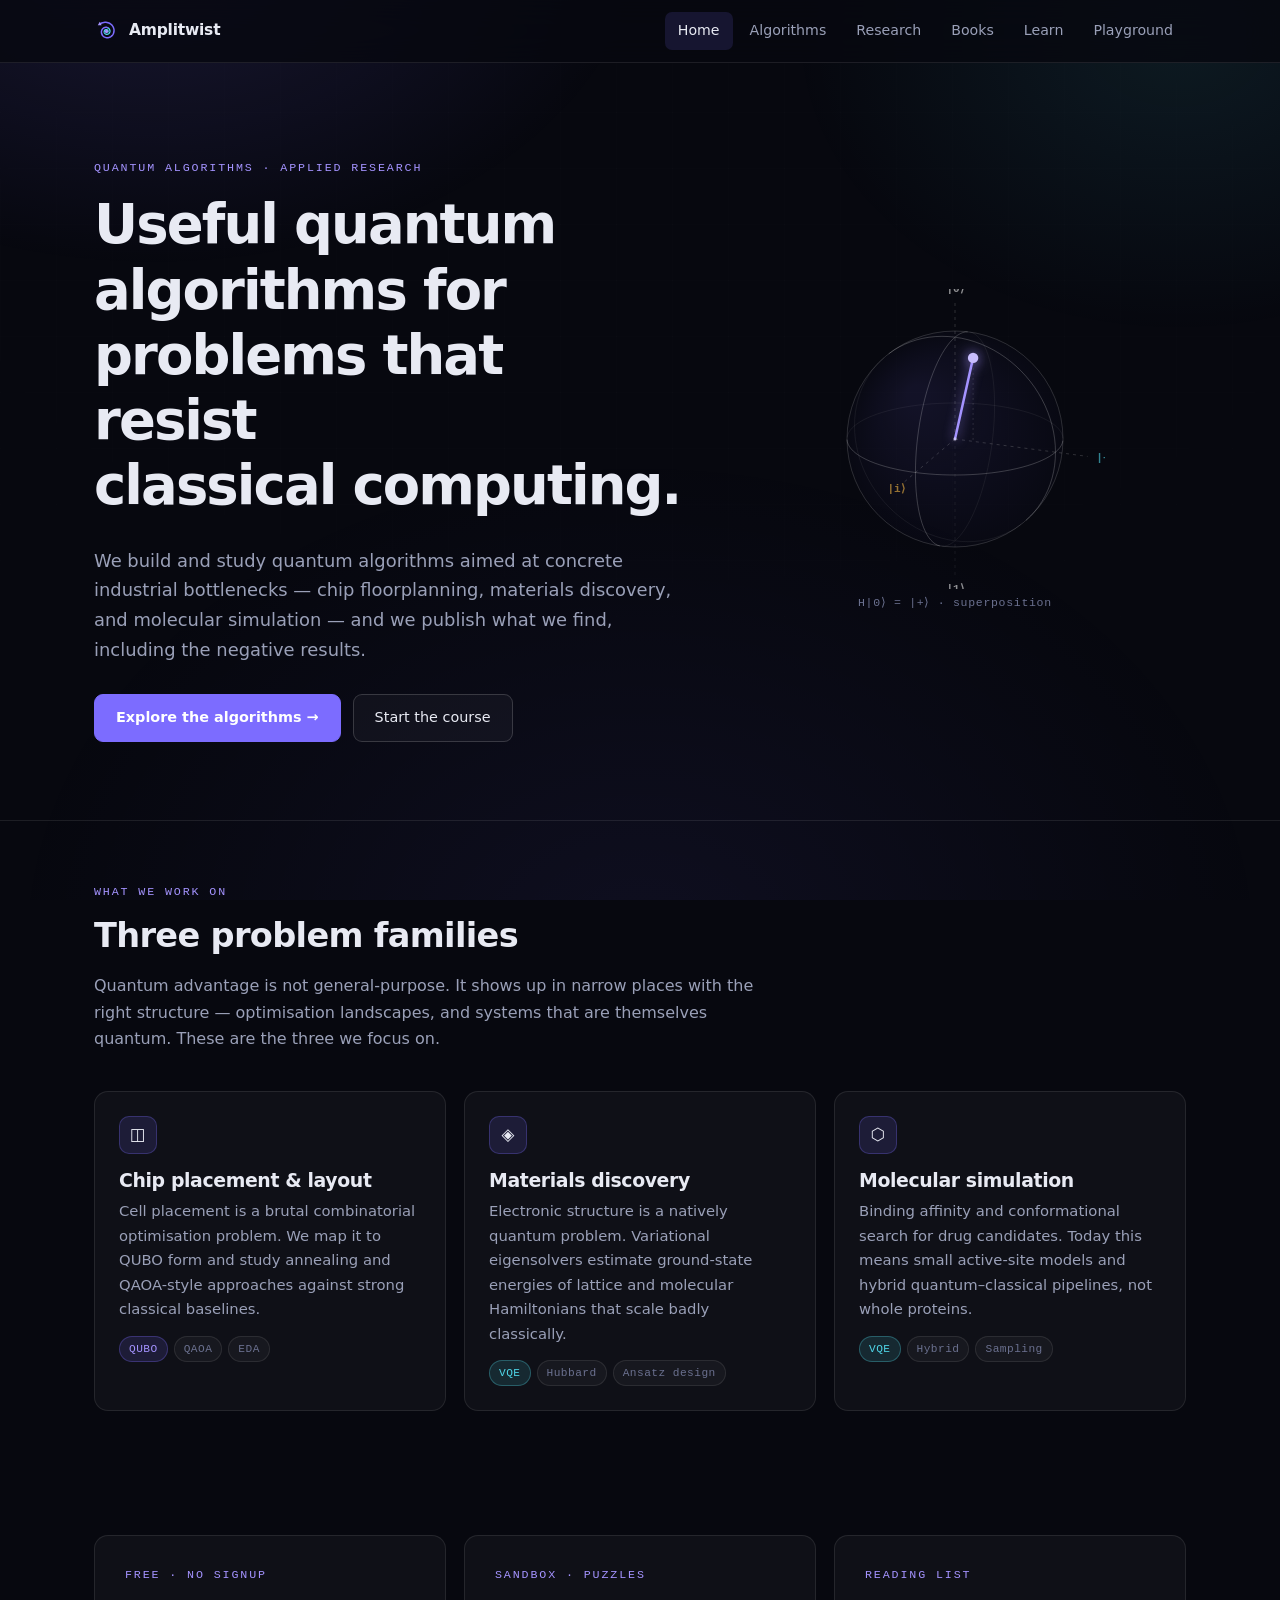
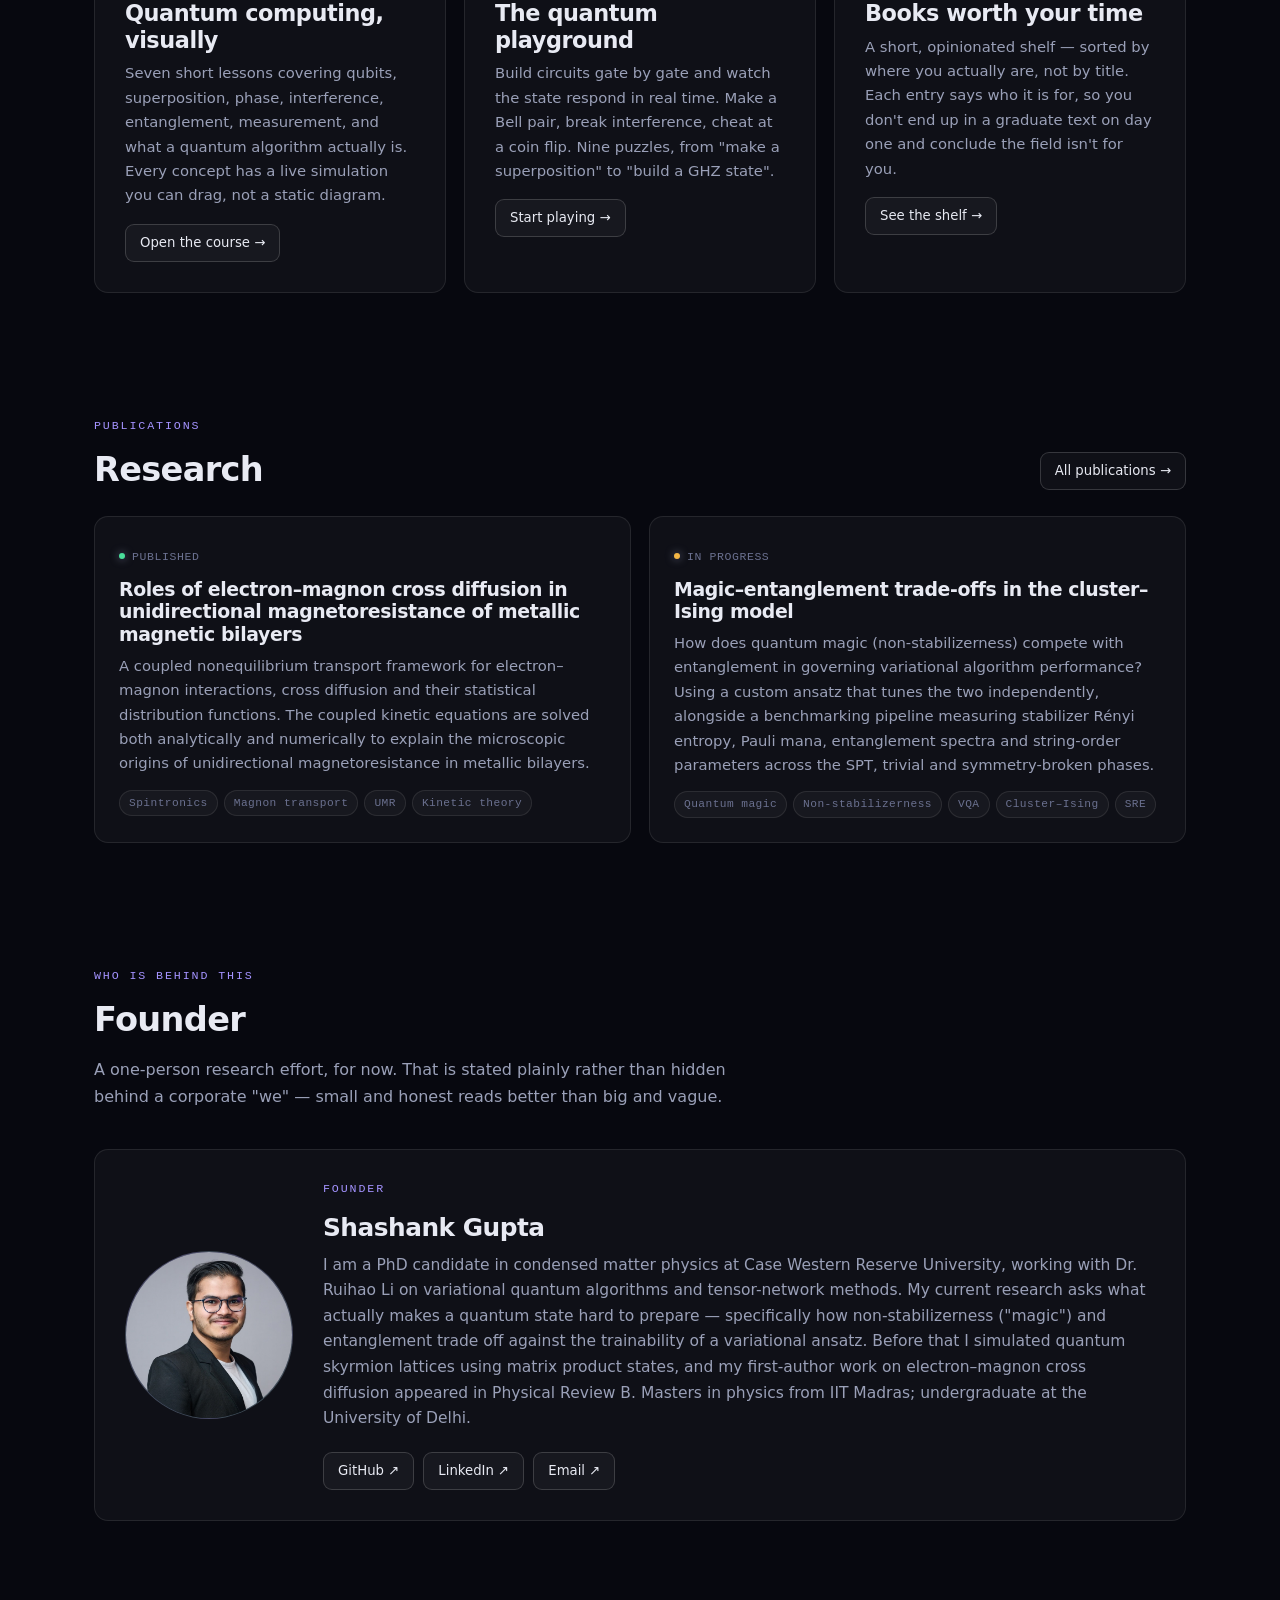
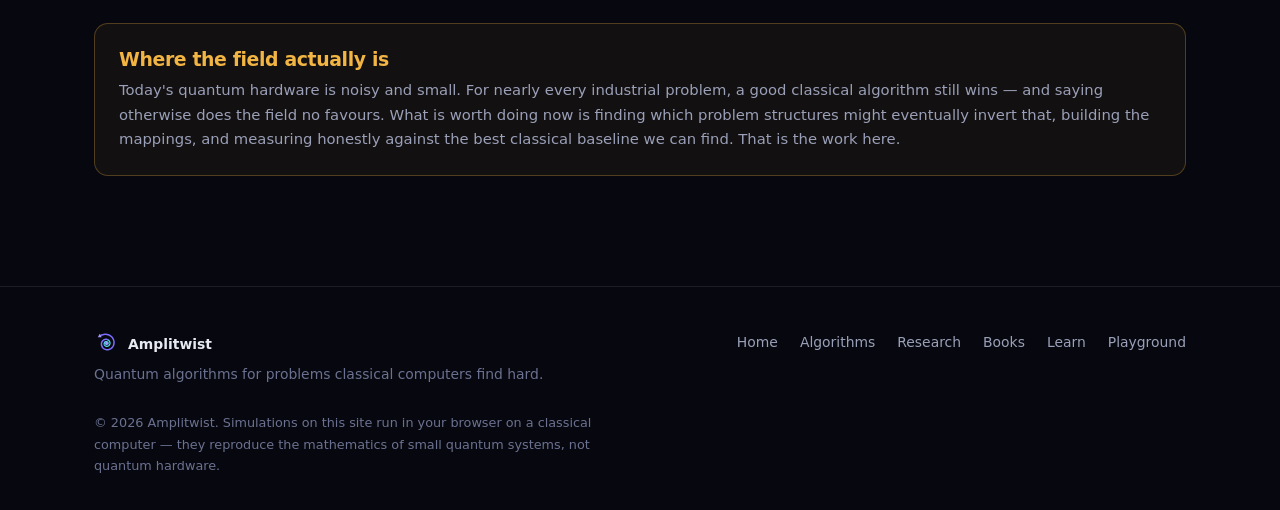
==== index.html @ aef75f51 "Amplitwist: quantum algorithms site Static site, no build step. Plain HTML/CSS/JS so it deploys by u" ====
<!doctype html>
<html lang="en">
<head>
<meta charset="utf-8">
<meta name="viewport" content="width=device-width, initial-scale=1">
<title>Home</title>
<meta name="description" content="Quantum algorithms for industrial problems — chip design, materials discovery, and molecular simulation. Plus an interactive course and a quantum playground.">
<link rel="canonical" href="https://amplitwist.com/">

<!-- Social preview. These must live in the HTML source: crawlers do not
     run JavaScript, so site.js cannot supply them. -->
<meta property="og:type" content="website">
<meta property="og:site_name" content="Amplitwist">
<meta property="og:title" content="Amplitwist">
<meta property="og:description" content="Quantum algorithms for problems classical computers find hard — chip placement, materials discovery and molecular simulation, plus a free visual course.">
<meta property="og:url" content="https://amplitwist.com/">
<meta property="og:image" content="https://amplitwist.com/assets/img/og.png">
<meta property="og:image:width" content="1200">
<meta property="og:image:height" content="630">
<meta name="twitter:card" content="summary_large_image">
<meta name="twitter:title" content="Amplitwist">
<meta name="twitter:description" content="Quantum algorithms for problems classical computers find hard — chip placement, materials discovery and molecular simulation, plus a free visual course.">
<meta name="twitter:image" content="https://amplitwist.com/assets/img/og.png">
<meta name="theme-color" content="#07080f">

<link rel="stylesheet" href="assets/css/site.css">
<link rel="stylesheet" href="assets/css/quantum.css">
</head>
<body>

<div data-nav></div>

<main>

  <!-- ============ HERO ============ -->
  <section class="hero">
    <div class="wrap">
      <div style="display:grid;grid-template-columns:1.25fr 1fr;gap:52px;align-items:center"
           class="hero-grid">
        <div>
          <span class="eyebrow">Quantum algorithms · Applied research</span>
          <h1>Useful quantum algorithms for<br>problems that resist classical&nbsp;computing.</h1>
          <p class="lede">
            We build and study quantum algorithms aimed at concrete industrial bottlenecks —
            chip floorplanning, materials discovery, and molecular simulation — and we publish
            what we find, including the negative results.
          </p>
          <div class="btn-row">
            <a class="btn btn-primary" href="algorithms.html">Explore the algorithms →</a>
            <a class="btn" href="learn.html">Start the course</a>
          </div>
        </div>

        <div>
          <canvas id="heroBloch" class="bloch-canvas" style="--bloch-size:300px"></canvas>
          <div class="viz-caption" id="heroCaption">|0⟩ &nbsp;·&nbsp; ground state</div>
        </div>
      </div>
    </div>
  </section>

  <hr class="rule">

  <!-- ============ WHAT WE DO ============ -->
  <section>
    <div class="wrap">
      <span class="eyebrow">What we work on</span>
      <h2>Three problem families</h2>
      <p class="section-sub">
        Quantum advantage is not general-purpose. It shows up in narrow places with the right
        structure — optimisation landscapes, and systems that are themselves quantum. These are
        the three we focus on.
      </p>

      <div class="grid grid-3">
        <a class="card card-link" href="algorithms.html#placement">
          <div class="card-icon">◫</div>
          <h3>Chip placement &amp; layout</h3>
          <p>
            Cell placement is a brutal combinatorial optimisation problem. We map it to QUBO form
            and study annealing and QAOA-style approaches against strong classical baselines.
          </p>
          <div class="tags"><span class="tag tag-accent">QUBO</span><span class="tag">QAOA</span><span class="tag">EDA</span></div>
        </a>

        <a class="card card-link" href="algorithms.html#materials">
          <div class="card-icon">◈</div>
          <h3>Materials discovery</h3>
          <p>
            Electronic structure is a natively quantum problem. Variational eigensolvers estimate
            ground-state energies of lattice and molecular Hamiltonians that scale badly classically.
          </p>
          <div class="tags"><span class="tag tag-cyan">VQE</span><span class="tag">Hubbard</span><span class="tag">Ansatz design</span></div>
        </a>

        <a class="card card-link" href="algorithms.html#drug">
          <div class="card-icon">⬡</div>
          <h3>Molecular simulation</h3>
          <p>
            Binding affinity and conformational search for drug candidates. Today this means small
            active-site models and hybrid quantum–classical pipelines, not whole proteins.
          </p>
          <div class="tags"><span class="tag tag-cyan">VQE</span><span class="tag">Hybrid</span><span class="tag">Sampling</span></div>
        </a>
      </div>
    </div>
  </section>

  <!-- ============ LEARN + PLAY ============ -->
  <section>
    <div class="wrap">
      <div class="grid grid-3">
        <a class="card card-link" href="learn.html" style="padding:30px">
          <span class="eyebrow">Free · No signup</span>
          <h3 style="font-size:1.4rem">Quantum computing, visually</h3>
          <p style="margin-bottom:16px">
            Seven short lessons covering qubits, superposition, phase, interference, entanglement,
            measurement, and what a quantum algorithm actually is. Every concept has a live
            simulation you can drag, not a static diagram.
          </p>
          <span class="btn btn-sm">Open the course →</span>
        </a>

        <a class="card card-link" href="playground.html" style="padding:30px">
          <span class="eyebrow">Sandbox · Puzzles</span>
          <h3 style="font-size:1.4rem">The quantum playground</h3>
          <p style="margin-bottom:16px">
            Build circuits gate by gate and watch the state respond in real time. Make a Bell pair,
            break interference, cheat at a coin flip. Nine puzzles, from "make a superposition"
            to "build a GHZ state".
          </p>
          <span class="btn btn-sm">Start playing →</span>
        </a>

        <a class="card card-link" href="books.html" style="padding:30px">
          <span class="eyebrow">Reading list</span>
          <h3 style="font-size:1.4rem">Books worth your time</h3>
          <p style="margin-bottom:16px">
            A short, opinionated shelf — sorted by where you actually are, not by title. Each
            entry says who it is for, so you don't end up in a graduate text on day one and
            conclude the field isn't for you.
          </p>
          <span class="btn btn-sm">See the shelf →</span>
        </a>
      </div>
    </div>
  </section>

  <!-- ============ RESEARCH STRIP ============ -->
  <section>
    <div class="wrap">
      <div style="display:flex;justify-content:space-between;align-items:flex-end;gap:20px;flex-wrap:wrap;margin-bottom:26px">
        <div>
          <span class="eyebrow">Publications</span>
          <h2 class="mb-0">Research</h2>
        </div>
        <a class="btn btn-sm" href="research.html">All publications →</a>
      </div>
      <div class="grid grid-2" id="homePapers"></div>
    </div>
  </section>

  <!-- ============ FOUNDER ============ -->
  <section>
    <div class="wrap">
      <span class="eyebrow">Who is behind this</span>
      <h2>Founder</h2>
      <p class="section-sub">
        A one-person research effort, for now. That is stated plainly rather than hidden behind
        a corporate "we" — small and honest reads better than big and vague.
      </p>
      <div data-founder></div>
    </div>
  </section>

  <!-- ============ HONEST NOTE ============ -->
  <section class="section-tight">
    <div class="wrap">
      <div class="card" style="border-color:rgba(242,181,68,0.28);background:rgba(242,181,68,0.05)">
        <h3 style="color:var(--amber)">Where the field actually is</h3>
        <p style="margin-bottom:0">
          Today's quantum hardware is noisy and small. For nearly every industrial problem, a good
          classical algorithm still wins — and saying otherwise does the field no favours. What is
          worth doing now is finding which problem structures might eventually invert that, building
          the mappings, and measuring honestly against the best classical baseline we can find.
          That is the work here.
        </p>
      </div>
    </div>
  </section>

</main>

<div data-footer></div>

<script src="assets/js/qsim.js"></script>
<script src="assets/js/viz.js"></script>
<script src="assets/js/papers.js"></script>
<script src="assets/js/site.js"></script>
<script>
/* Hero: a real qubit walked through a short tour of notable states.
   Every frame is read out of the simulator, not keyframed. */
(function () {
  var canvas = document.getElementById('heroBloch');
  if (!canvas) return;

  /* No trail here. The hero jumps between distant states, and the eased
     interpolation cuts straight through the sphere's interior — so a trail
     draws chords across the middle rather than an arc on the surface.
     Lesson 3 keeps its trail because dragging the phase slider moves the
     vector continuously along the equator, where the trail is accurate. */
  var sphere = new Viz.BlochSphere(canvas);
  var caption = document.getElementById('heroCaption');

  var tour = [
    { label: '|0⟩  ·  ground state',            build: function (s) {} },
    { label: 'H|0⟩ = |+⟩  ·  superposition',    build: function (s) { s.apply1(QSim.G.H, 0); } },
    { label: 'S H|0⟩ = |i⟩  ·  phase applied',  build: function (s) { s.apply1(QSim.G.H, 0); s.apply1(QSim.G.S, 0); } },
    { label: 'X|0⟩ = |1⟩  ·  excited state',    build: function (s) { s.apply1(QSim.G.X, 0); } },
    { label: 'RY(2π/3)|0⟩  ·  partial rotation', build: function (s) { s.apply1(QSim.RY(2.094), 0); } },
    { label: 'H|1⟩ = |−⟩  ·  negative phase',   build: function (s) { s.apply1(QSim.G.X, 0); s.apply1(QSim.G.H, 0); } }
  ];

  var i = 0;
  function step() {
    var stop = tour[i];
    var s = new QSim.State(1);
    stop.build(s);
    sphere.set(s.bloch(0));
    if (caption) caption.textContent = stop.label;
    i = (i + 1) % tour.length;
  }
  step();
  setInterval(step, 2900);

  // slow idle rotation, so it reads as 3D before anyone touches it
  setInterval(function () { if (!sphere._drag) sphere.az += 0.0035; }, 30);
})();

/* Pull the two most recent papers onto the home page. */
(function () {
  var host = document.getElementById('homePapers');
  if (!host || typeof PAPERS === 'undefined') return;
  host.innerHTML = PAPERS.slice(0, 2).map(function (p) {
    return '' +
      '<a class="card card-link" href="' + p.url + '" target="_blank" rel="noopener">' +
        '<span class="status status-' + p.statusClass + '">' + p.status + '</span>' +
        '<h3 style="margin-top:10px">' + p.title + '</h3>' +
        '<p>' + p.summary + '</p>' +
        '<div class="tags">' + p.tags.map(function (t) {
          return '<span class="tag">' + t + '</span>';
        }).join('') + '</div>' +
      '</a>';
  }).join('');
})();
</script>

<style>
.hero-grid > * { min-width: 0; }
@media (max-width: 880px) {
  .hero-grid { grid-template-columns: 1fr !important; gap: 34px !important; }
  .hero { padding: 58px 0 50px; }
}
</style>

</body>
</html>
---- assets/css/site.css ----
/* ============================================================
   Core design system.
   Colors, type scale, and spacing all live here as tokens —
   change a token, the whole site follows.
   ============================================================ */

:root {
  --bg:            #07080f;
  --bg-raised:     #0d0f1a;
  --bg-card:       #11142200;
  --surface:       rgba(255,255,255,0.035);
  --surface-hover: rgba(255,255,255,0.06);
  --border:        rgba(255,255,255,0.09);
  --border-bright: rgba(255,255,255,0.16);

  --text:          #e8eaf3;
  --text-muted:    #9aa0b8;
  --text-dim:      #6b7190;

  --accent:        #7c6cff;
  --accent-bright: #a493ff;
  --accent-dim:    rgba(124,108,255,0.14);
  --cyan:          #4fd6e8;
  --cyan-dim:      rgba(79,214,232,0.13);
  --amber:         #f2b544;
  --rose:          #f2648c;
  --green:         #4ade9a;

  --mono: ui-monospace, "SF Mono", "JetBrains Mono", Menlo, monospace;
  --sans: -apple-system, BlinkMacSystemFont, "Inter", "Segoe UI", system-ui, sans-serif;

  --maxw: 1140px;
  --radius: 14px;
  --radius-sm: 9px;
}

* { box-sizing: border-box; }

html { scroll-behavior: smooth; }

body {
  margin: 0;
  background: var(--bg);
  color: var(--text);
  font-family: var(--sans);
  font-size: 16px;
  line-height: 1.65;
  -webkit-font-smoothing: antialiased;
  overflow-x: hidden;
}

/* Ambient background glow — pure CSS, no images */
body::before {
  content: "";
  position: fixed;
  inset: 0;
  pointer-events: none;
  z-index: 0;
  background:
    radial-gradient(760px 520px at 12% -8%,  rgba(124,108,255,0.16), transparent 65%),
    radial-gradient(620px 480px at 92% 4%,   rgba(79,214,232,0.09),  transparent 62%),
    radial-gradient(900px 700px at 50% 105%, rgba(124,108,255,0.07), transparent 70%);
}

/* Faint coordinate grid, sits under content */
body::after {
  content: "";
  position: fixed;
  inset: 0;
  pointer-events: none;
  z-index: 0;
  opacity: 0.5;
  background-image:
    linear-gradient(rgba(255,255,255,0.021) 1px, transparent 1px),
    linear-gradient(90deg, rgba(255,255,255,0.021) 1px, transparent 1px);
  background-size: 56px 56px;
  mask-image: radial-gradient(ellipse 90% 60% at 50% 30%, #000 40%, transparent 100%);
  -webkit-mask-image: radial-gradient(ellipse 90% 60% at 50% 30%, #000 40%, transparent 100%);
}

main, header, footer { position: relative; z-index: 1; }

.wrap { max-width: var(--maxw); margin: 0 auto; padding: 0 24px; }
.wrap-narrow { max-width: 800px; margin: 0 auto; padding: 0 24px; }

/* ---------- Typography ---------- */

h1, h2, h3, h4 { line-height: 1.2; letter-spacing: -0.02em; margin: 0 0 0.5em; font-weight: 600; }
h1 { font-size: clamp(2.1rem, 5vw, 3.4rem); letter-spacing: -0.035em; }
h2 { font-size: clamp(1.55rem, 3vw, 2.1rem); }
h3 { font-size: 1.18rem; }
p  { margin: 0 0 1.1em; color: var(--text-muted); }
a  { color: var(--accent-bright); text-decoration: none; }
a:hover { text-decoration: underline; }
code {
  font-family: var(--mono);
  font-size: 0.88em;
  background: var(--surface);
  border: 1px solid var(--border);
  padding: 0.12em 0.42em;
  border-radius: 5px;
  color: var(--cyan);
}

.eyebrow {
  font-family: var(--mono);
  font-size: 0.73rem;
  letter-spacing: 0.16em;
  text-transform: uppercase;
  color: var(--accent-bright);
  margin-bottom: 14px;
  display: block;
}
.lede { font-size: 1.12rem; color: var(--text-muted); max-width: 68ch; }
.section-sub { color: var(--text-muted); max-width: 66ch; margin-bottom: 2.4rem; }

/* ---------- Nav ---------- */

.nav {
  position: sticky; top: 0; z-index: 100;
  backdrop-filter: blur(18px);
  -webkit-backdrop-filter: blur(18px);
  background: rgba(7,8,15,0.8);
  border-bottom: 1px solid var(--border);
}
.nav-inner {
  max-width: var(--maxw); margin: 0 auto; padding: 0 24px;
  height: 62px; display: flex; align-items: center; gap: 30px;
}
.brand {
  display: flex; align-items: center; gap: 10px;
  font-weight: 600; color: var(--text); font-size: 0.97rem;
  letter-spacing: -0.015em; text-decoration: none; flex-shrink: 0;
}
.brand:hover { text-decoration: none; }
.brand-mark { width: 25px; height: 25px; flex-shrink: 0; }
.nav-links { display: flex; gap: 4px; margin-left: auto; align-items: center; }
.nav-links a {
  color: var(--text-muted); font-size: 0.885rem; padding: 7px 13px;
  border-radius: 7px; transition: color .15s, background .15s;
}
.nav-links a:hover { color: var(--text); background: var(--surface); text-decoration: none; }
.nav-links a.active { color: var(--text); background: var(--accent-dim); }

.nav-toggle {
  display: none; margin-left: auto; background: none; border: 1px solid var(--border);
  color: var(--text); border-radius: 8px; padding: 6px 10px; cursor: pointer; font-size: 1rem;
}

@media (max-width: 800px) {
  .nav-toggle { display: block; }
  .nav-links {
    display: none; position: absolute; top: 62px; left: 0; right: 0;
    flex-direction: column; gap: 2px; padding: 12px 18px 18px;
    background: rgba(9,10,20,0.98); border-bottom: 1px solid var(--border);
    backdrop-filter: blur(18px); -webkit-backdrop-filter: blur(18px);
  }
  .nav-links.open { display: flex; }
  .nav-links a { padding: 11px 13px; }
}

/* ---------- Layout blocks ---------- */

.hero { padding: 96px 0 78px; }
section { padding: 62px 0; }
.section-tight { padding: 40px 0; }
hr.rule { border: 0; border-top: 1px solid var(--border); margin: 0; }

/* Grid and flex children default to min-width:auto, meaning they refuse to
   shrink below their own content. That silently defeats every inner
   overflow-x:auto scroller (circuit diagram, code readouts) and pushes the
   whole page sideways on narrow screens. Opting out is the fix. */
.grid > *, .lab-split > *, .footer-inner > * { min-width: 0; }

.grid { display: grid; gap: 18px; }
.grid-2 { grid-template-columns: repeat(auto-fit, minmax(300px, 1fr)); }
.grid-3 { grid-template-columns: repeat(auto-fit, minmax(268px, 1fr)); }

/* ---------- Cards ---------- */

.card {
  background: var(--surface);
  border: 1px solid var(--border);
  border-radius: var(--radius);
  padding: 24px;
  transition: border-color .18s, background .18s, transform .18s;
}
.card:hover { border-color: var(--border-bright); background: var(--surface-hover); }
.card h3 { margin-bottom: 8px; }
.card p  { font-size: 0.925rem; margin-bottom: 0; }
.card-link { display: block; color: inherit; }
.card-link:hover { text-decoration: none; transform: translateY(-2px); }

.card-icon {
  width: 38px; height: 38px; border-radius: 10px;
  background: var(--accent-dim); border: 1px solid rgba(124,108,255,0.28);
  display: grid; place-items: center; margin-bottom: 15px;
  font-size: 1.05rem;
}

/* ---------- Tags / badges ---------- */

.tags { display: flex; flex-wrap: wrap; gap: 6px; margin-top: 14px; }
.tag {
  font-family: var(--mono); font-size: 0.7rem; letter-spacing: 0.04em;
  padding: 3px 9px; border-radius: 20px;
  background: var(--surface); border: 1px solid var(--border);
  color: var(--text-dim);
}
.tag-accent { background: var(--accent-dim); border-color: rgba(124,108,255,0.3); color: var(--accent-bright); }
.tag-cyan   { background: var(--cyan-dim);  border-color: rgba(79,214,232,0.3);  color: var(--cyan); }

.status {
  display: inline-flex; align-items: center; gap: 7px;
  font-family: var(--mono); font-size: 0.72rem; letter-spacing: 0.05em;
  color: var(--text-dim); text-transform: uppercase;
}
.status::before {
  content: ""; width: 6px; height: 6px; border-radius: 50%;
  background: var(--amber); box-shadow: 0 0 9px currentColor;
}
.status-live::before   { background: var(--green); }
.status-research::before { background: var(--cyan); }

/* ---------- Buttons ---------- */

.btn {
  display: inline-flex; align-items: center; gap: 8px;
  padding: 11px 21px; border-radius: 9px;
  font-size: 0.9rem; font-weight: 500; cursor: pointer;
  border: 1px solid var(--border-bright);
  background: var(--surface); color: var(--text);
  transition: background .15s, border-color .15s, transform .1s;
  font-family: inherit;
}
.btn:hover { background: var(--surface-hover); border-color: var(--accent); text-decoration: none; }
.btn:active { transform: translateY(1px); }
.btn-primary {
  background: var(--accent); border-color: var(--accent); color: #fff; font-weight: 550;
}
.btn-primary:hover { background: var(--accent-bright); border-color: var(--accent-bright); }
.btn-sm { padding: 7px 14px; font-size: 0.83rem; }
.btn-row { display: flex; gap: 12px; flex-wrap: wrap; margin-top: 30px; }

/* ---------- Footer ---------- */

footer {
  border-top: 1px solid var(--border);
  margin-top: 70px; padding: 44px 0 34px;
  color: var(--text-dim); font-size: 0.87rem;
}
.footer-inner { display: flex; flex-wrap: wrap; gap: 30px; justify-content: space-between; }
.footer-links { display: flex; gap: 22px; flex-wrap: wrap; }
.footer-links a { color: var(--text-muted); }
.footer-note { margin-top: 26px; font-size: 0.8rem; color: var(--text-dim); max-width: 62ch; }

/* ---------- Utility ---------- */

.mono { font-family: var(--mono); }
.muted { color: var(--text-muted); }
.dim { color: var(--text-dim); }
.center { text-align: center; }
.mt-0 { margin-top: 0; } .mb-0 { margin-bottom: 0; }

/* ---------- Founder card ---------- */

.founder {
  display: grid;
  grid-template-columns: 168px 1fr;
  gap: 30px;
  align-items: center;
  background: var(--surface);
  border: 1px solid var(--border);
  border-radius: var(--radius);
  padding: 30px;
}
.founder > * { min-width: 0; }

.founder-photo {
  position: relative;
  width: 168px;
  height: 168px;
  border-radius: 50%;
  overflow: hidden;
  flex-shrink: 0;
  border: 1px solid var(--border-bright);
  background: linear-gradient(145deg, rgba(124,108,255,0.22), rgba(79,214,232,0.12));
  display: grid;
  place-items: center;
}
.founder-photo img {
  width: 100%; height: 100%;
  object-fit: cover;
  display: block;
  position: relative;
  z-index: 1;
}
/* The monogram sits underneath and only becomes visible when the
   <img> removes itself on error — so a missing headshot degrades to
   initials rather than a broken-image icon. */
.founder-monogram {
  position: absolute;
  font-family: var(--mono);
  font-size: 2.6rem;
  font-weight: 600;
  letter-spacing: 0.04em;
  color: var(--accent-bright);
  z-index: 0;
}
.founder-photo.is-fallback { border-style: dashed; }

.founder-name { font-size: 1.55rem; margin-bottom: 10px; }
.founder-body p { font-size: 0.97rem; margin-bottom: 0; }
.founder-links { display: flex; gap: 9px; flex-wrap: wrap; margin-top: 20px; }

@media (max-width: 620px) {
  .founder { grid-template-columns: 1fr; gap: 22px; text-align: center; padding: 26px; }
  .founder-photo { margin: 0 auto; width: 132px; height: 132px; }
  .founder-monogram { font-size: 2.1rem; }
  .founder-links { justify-content: center; }
}
---- assets/css/quantum.css ----
/* ============================================================
   quantum.css — interactive lab components.
   Loaded only by learn.html and playground.html.
   ============================================================ */

.lab {
  background: linear-gradient(180deg, rgba(255,255,255,0.045), rgba(255,255,255,0.015));
  border: 1px solid var(--border);
  border-radius: var(--radius);
  overflow: hidden;
  margin: 26px 0;
}
.lab-head {
  display: flex; align-items: center; gap: 12px; flex-wrap: wrap;
  padding: 13px 20px;
  border-bottom: 1px solid var(--border);
  background: rgba(0,0,0,0.24);
}
.lab-title {
  font-family: var(--mono); font-size: 0.76rem; letter-spacing: 0.12em;
  text-transform: uppercase; color: var(--text-muted);
}
.lab-body { padding: 22px; }
.lab-foot {
  padding: 14px 20px; border-top: 1px solid var(--border);
  background: rgba(0,0,0,0.18); font-size: 0.87rem; color: var(--text-muted);
}

/* two-column lab layout: visual + controls */
.lab-split { display: grid; grid-template-columns: 1fr 1fr; gap: 24px; align-items: start; }
@media (max-width: 760px) { .lab-split { grid-template-columns: 1fr; } }

/* Square by construction: --bloch-size caps the WIDTH, and aspect-ratio
   derives the height from it. Capping height instead left the canvas wide
   and short, which drew a small sphere marooned in empty space. */
.bloch-canvas {
  width: 100%;
  max-width: var(--bloch-size, 330px);
  aspect-ratio: 1 / 1;
  display: block;
  margin: 0 auto;
  touch-action: none;
}
.bars-canvas  { width: 100%; height: 190px; display: block; }

.viz-caption {
  text-align: center; font-family: var(--mono); font-size: 0.72rem;
  color: var(--text-dim); letter-spacing: 0.06em; margin-top: 4px;
}

/* ---------- Gate buttons ---------- */

.gate-row { display: flex; flex-wrap: wrap; gap: 7px; margin: 4px 0 14px; }
.gate-label {
  font-family: var(--mono); font-size: 0.7rem; letter-spacing: 0.1em;
  text-transform: uppercase; color: var(--text-dim);
  width: 100%; margin-bottom: 2px;
}
.gate {
  font-family: var(--mono); font-size: 0.87rem; font-weight: 600;
  min-width: 40px; padding: 8px 12px;
  background: var(--surface); border: 1px solid var(--border-bright);
  color: var(--text); border-radius: 8px; cursor: pointer;
  transition: background .13s, border-color .13s, transform .08s, box-shadow .13s;
}
.gate:hover { background: var(--accent-dim); border-color: var(--accent); }
.gate:active { transform: scale(0.94); }
.gate.g-h { border-color: rgba(79,214,232,0.45); color: var(--cyan); }
.gate.g-h:hover { background: var(--cyan-dim); }
.gate.g-cnot { border-color: rgba(242,181,68,0.45); color: var(--amber); }
.gate.g-cnot:hover { background: rgba(242,181,68,0.14); }
.gate.g-measure { border-color: rgba(242,100,140,0.5); color: var(--rose); }
.gate.g-measure:hover { background: rgba(242,100,140,0.14); }
.gate:disabled { opacity: 0.32; cursor: not-allowed; }
.gate:disabled:hover { background: var(--surface); border-color: var(--border-bright); }

/* ---------- Sliders ---------- */

.slider-row { margin: 14px 0; }
.slider-row label {
  display: flex; justify-content: space-between; align-items: baseline;
  font-family: var(--mono); font-size: 0.76rem; color: var(--text-muted);
  margin-bottom: 7px;
}
.slider-row label b { color: var(--cyan); font-weight: 600; }
input[type=range] {
  width: 100%; -webkit-appearance: none; appearance: none;
  height: 4px; border-radius: 3px; background: rgba(255,255,255,0.14); outline: none;
}
input[type=range]::-webkit-slider-thumb {
  -webkit-appearance: none; appearance: none;
  width: 16px; height: 16px; border-radius: 50%;
  background: var(--accent-bright); cursor: pointer;
  box-shadow: 0 0 10px rgba(164,147,255,0.6);
}
input[type=range]::-moz-range-thumb {
  width: 16px; height: 16px; border-radius: 50%; border: none;
  background: var(--accent-bright); cursor: pointer;
}

/* ---------- Readouts ---------- */

.readout {
  font-family: var(--mono); font-size: 0.8rem;
  background: rgba(0,0,0,0.32); border: 1px solid var(--border);
  border-radius: var(--radius-sm); padding: 13px 15px;
  line-height: 1.85; color: var(--text-muted);
  overflow-x: auto; white-space: pre;
}
.readout .k { color: var(--cyan); }
.readout .v { color: var(--text); }
.readout .z { color: var(--text-dim); }

.state-line { display: flex; justify-content: space-between; gap: 14px; }
.state-line + .state-line { margin-top: 2px; }

/* ---------- Meters ---------- */

.meter { margin: 13px 0; }
.meter-top {
  display: flex; justify-content: space-between; align-items: baseline;
  font-family: var(--mono); font-size: 0.75rem; color: var(--text-muted); margin-bottom: 6px;
}
.meter-top b { color: var(--text); font-weight: 600; }
.meter-track {
  height: 7px; border-radius: 4px; background: rgba(255,255,255,0.09); overflow: hidden;
}
.meter-fill {
  height: 100%; border-radius: 4px; width: 0%;
  transition: width .32s cubic-bezier(.4,0,.2,1);
  background: linear-gradient(90deg, var(--accent), var(--cyan));
}
.meter-fill.ent { background: linear-gradient(90deg, var(--amber), var(--rose)); }

/* ---------- Circuit builder ---------- */

.circuit {
  background: rgba(0,0,0,0.3); border: 1px solid var(--border);
  border-radius: var(--radius-sm); padding: 16px; overflow-x: auto;
}
.circuit-wire {
  display: flex; align-items: center; gap: 0; min-height: 46px; position: relative;
}
.wire-label {
  font-family: var(--mono); font-size: 0.78rem; color: var(--text-muted);
  width: 40px; flex-shrink: 0;
}
.wire-line {
  display: flex; align-items: center; flex: 1; min-width: 260px;
  position: relative; height: 46px;
}
.wire-line::before {
  content: ""; position: absolute; left: 0; right: 0; top: 50%;
  height: 1px; background: rgba(255,255,255,0.2);
}
.slot {
  width: 44px; height: 46px; flex-shrink: 0;
  display: grid; place-items: center; position: relative; z-index: 1;
}
.op {
  width: 32px; height: 32px; border-radius: 7px;
  display: grid; place-items: center;
  font-family: var(--mono); font-size: 0.8rem; font-weight: 600;
  background: var(--bg-raised); border: 1px solid var(--accent);
  color: var(--accent-bright);
  box-shadow: 0 0 0 4px var(--bg);
}
.op.op-h { border-color: var(--cyan); color: var(--cyan); }
.op.op-m { border-color: var(--rose); color: var(--rose); }
.op-dot {
  width: 11px; height: 11px; border-radius: 50%;
  background: var(--amber); box-shadow: 0 0 0 4px var(--bg);
}
.op-target {
  width: 24px; height: 24px; border-radius: 50%;
  border: 2px solid var(--amber); position: relative;
  background: var(--bg); box-shadow: 0 0 0 3px var(--bg);
}
.op-target::before, .op-target::after {
  content: ""; position: absolute; background: var(--amber);
}
.op-target::before { left: 50%; top: 3px; bottom: 3px; width: 2px; transform: translateX(-50%); }
.op-target::after  { top: 50%; left: 3px; right: 3px; height: 2px; transform: translateY(-50%); }
.ctrl-link {
  position: absolute; width: 2px; background: var(--amber); z-index: 0; left: 50%;
  transform: translateX(-50%);
}

/* ---------- Histogram of shots ---------- */

.shots { display: grid; gap: 5px; margin-top: 6px; }
.shot-row { display: grid; grid-template-columns: 58px 1fr 62px; align-items: center; gap: 10px; }
.shot-key { font-family: var(--mono); font-size: 0.76rem; color: var(--text-muted); }
.shot-bar-track { height: 16px; background: rgba(255,255,255,0.05); border-radius: 4px; overflow: hidden; }
.shot-bar {
  height: 100%; border-radius: 4px; width: 0%;
  background: linear-gradient(90deg, var(--accent), var(--accent-bright));
  transition: width .28s ease;
}
.shot-val { font-family: var(--mono); font-size: 0.74rem; color: var(--text-dim); text-align: right; }

/* ---------- Course lesson nav ---------- */

.lesson-nav {
  display: flex; gap: 6px; flex-wrap: wrap;
  padding-bottom: 22px; margin-bottom: 8px;
  border-bottom: 1px solid var(--border);
}
.lesson-nav button {
  font-family: var(--mono); font-size: 0.78rem;
  padding: 8px 14px; border-radius: 8px; cursor: pointer;
  background: transparent; border: 1px solid var(--border); color: var(--text-muted);
  transition: all .14s;
}
.lesson-nav button:hover { color: var(--text); border-color: var(--border-bright); }
.lesson-nav button.active {
  background: var(--accent-dim); border-color: var(--accent);
  color: var(--accent-bright); font-weight: 600;
}
.lesson { display: none; }
.lesson.active { display: block; animation: fadeUp .3s ease; }
@keyframes fadeUp { from { opacity: 0; transform: translateY(7px); } to { opacity: 1; transform: none; } }

.lesson h2 { margin-top: 8px; }
.lesson-num {
  font-family: var(--mono); font-size: 0.73rem; letter-spacing: 0.14em;
  color: var(--accent-bright); text-transform: uppercase;
}

.keypoint {
  border-left: 2px solid var(--accent);
  background: var(--accent-dim);
  padding: 14px 18px; border-radius: 0 var(--radius-sm) var(--radius-sm) 0;
  margin: 22px 0;
}
.keypoint p { margin: 0; color: var(--text); font-size: 0.94rem; }
.keypoint strong { color: var(--accent-bright); }

.misconception {
  border-left: 2px solid var(--rose);
  background: rgba(242,100,140,0.09);
  padding: 14px 18px; border-radius: 0 var(--radius-sm) var(--radius-sm) 0;
  margin: 22px 0;
}
.misconception p { margin: 0; color: var(--text); font-size: 0.94rem; }
.misconception strong { color: var(--rose); }

/* ---------- Challenge / game ---------- */

.challenge {
  display: flex; align-items: flex-start; gap: 14px;
  background: rgba(79,214,232,0.07); border: 1px solid rgba(79,214,232,0.26);
  border-radius: var(--radius-sm); padding: 15px 17px; margin-bottom: 18px;
}
.challenge-icon { font-size: 1.15rem; line-height: 1.4; }
.challenge-body { flex: 1; }
.challenge-body h4 {
  margin: 0 0 4px; font-size: 0.95rem; color: var(--cyan);
  font-family: var(--mono); letter-spacing: 0.02em;
}
.challenge-body p { margin: 0; font-size: 0.9rem; }
.challenge.solved { background: rgba(74,222,154,0.08); border-color: rgba(74,222,154,0.35); }
.challenge.solved .challenge-body h4 { color: var(--green); }

.puzzle-list { display: grid; gap: 8px; }
.puzzle {
  display: flex; align-items: center; gap: 12px;
  padding: 11px 14px; border-radius: var(--radius-sm);
  background: var(--surface); border: 1px solid var(--border);
  cursor: pointer; transition: all .14s; text-align: left; width: 100%;
  font-family: inherit; font-size: 0.9rem; color: var(--text);
}
.puzzle:hover { border-color: var(--border-bright); background: var(--surface-hover); }
.puzzle.active { border-color: var(--accent); background: var(--accent-dim); }
.puzzle-check {
  width: 19px; height: 19px; border-radius: 50%; flex-shrink: 0;
  border: 1.5px solid var(--border-bright);
  display: grid; place-items: center; font-size: 0.7rem;
}
.puzzle.done .puzzle-check { background: var(--green); border-color: var(--green); color: #06210f; }
.puzzle-name { flex: 1; }
.puzzle-diff {
  font-family: var(--mono); font-size: 0.68rem; color: var(--text-dim);
  padding: 2px 7px; border-radius: 20px; border: 1px solid var(--border);
}

.toast {
  position: fixed; left: 50%; bottom: 34px; transform: translateX(-50%) translateY(80px);
  background: var(--bg-raised); border: 1px solid var(--green);
  color: var(--text); padding: 13px 22px; border-radius: 11px;
  font-size: 0.92rem; z-index: 200; opacity: 0;
  transition: opacity .25s, transform .25s;
  box-shadow: 0 10px 34px rgba(0,0,0,0.5);
  max-width: 90vw; text-align: center;
}
.toast.show { opacity: 1; transform: translateX(-50%) translateY(0); }
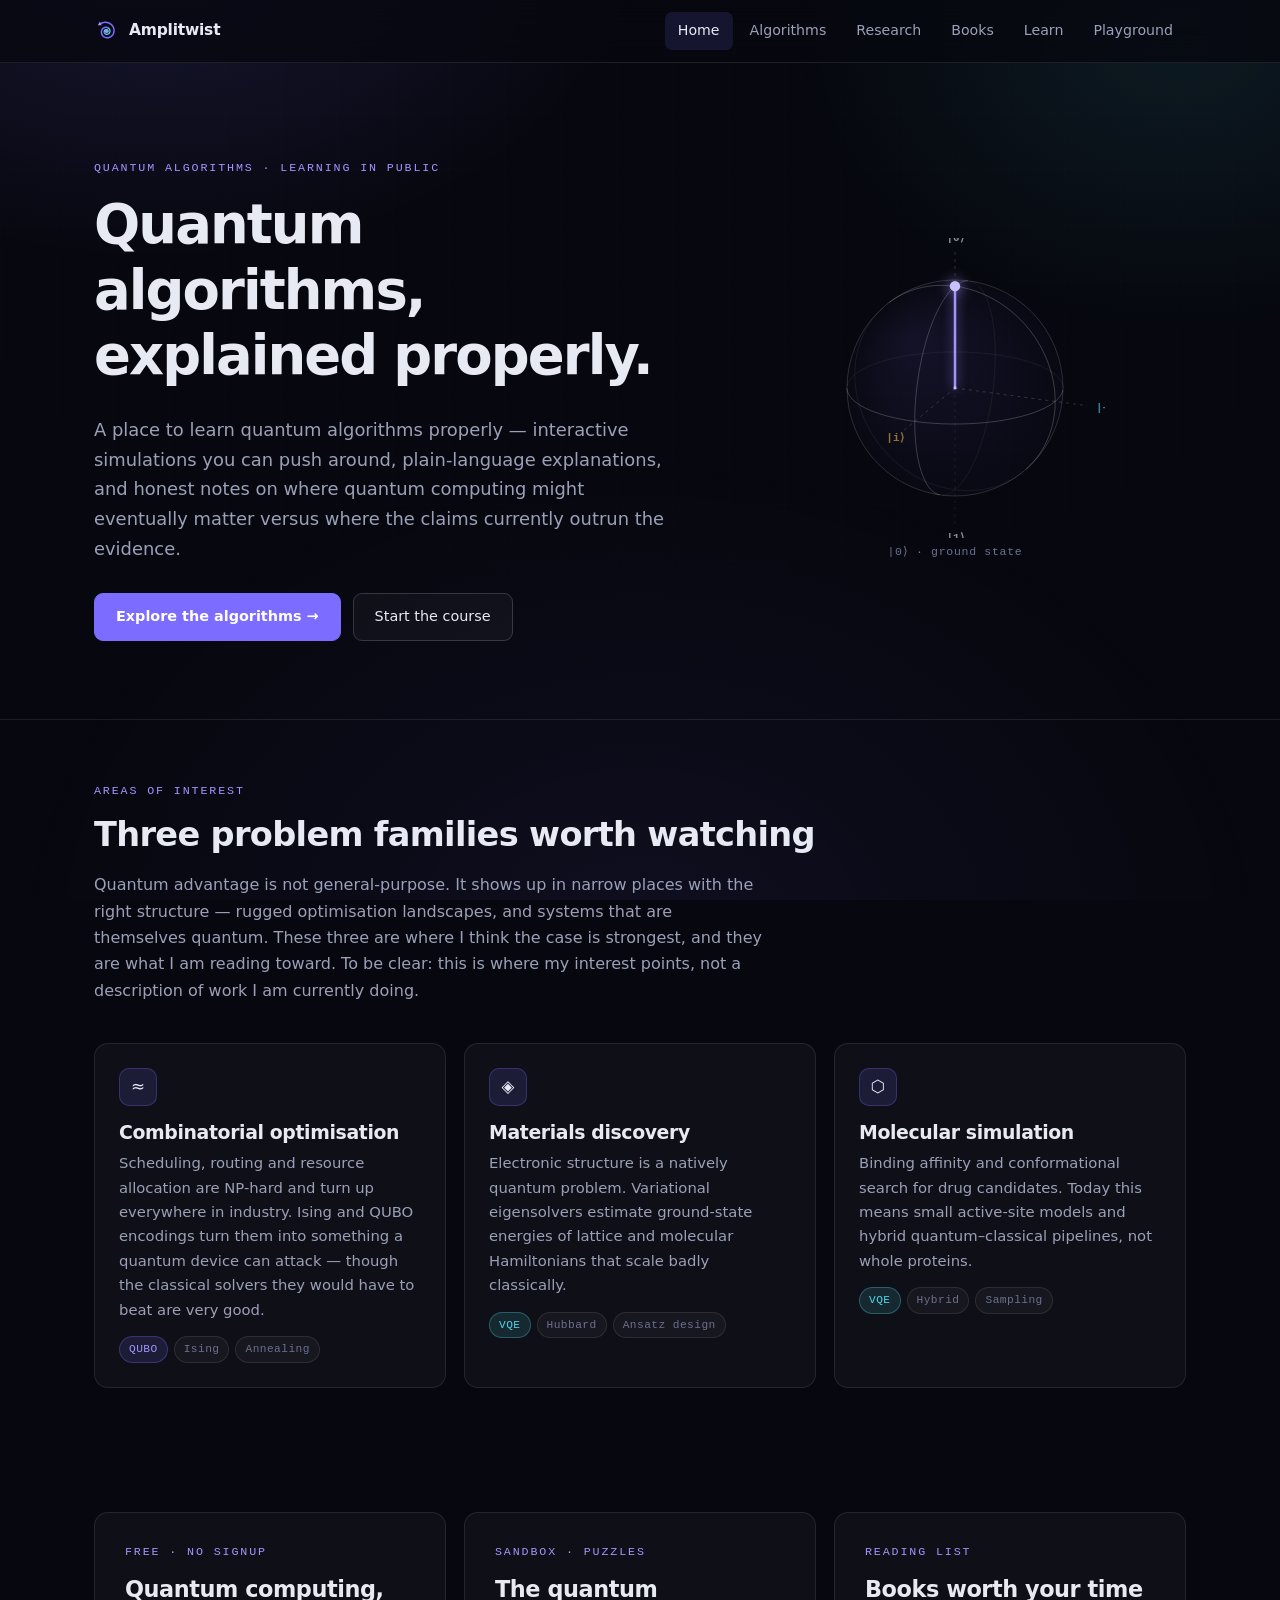
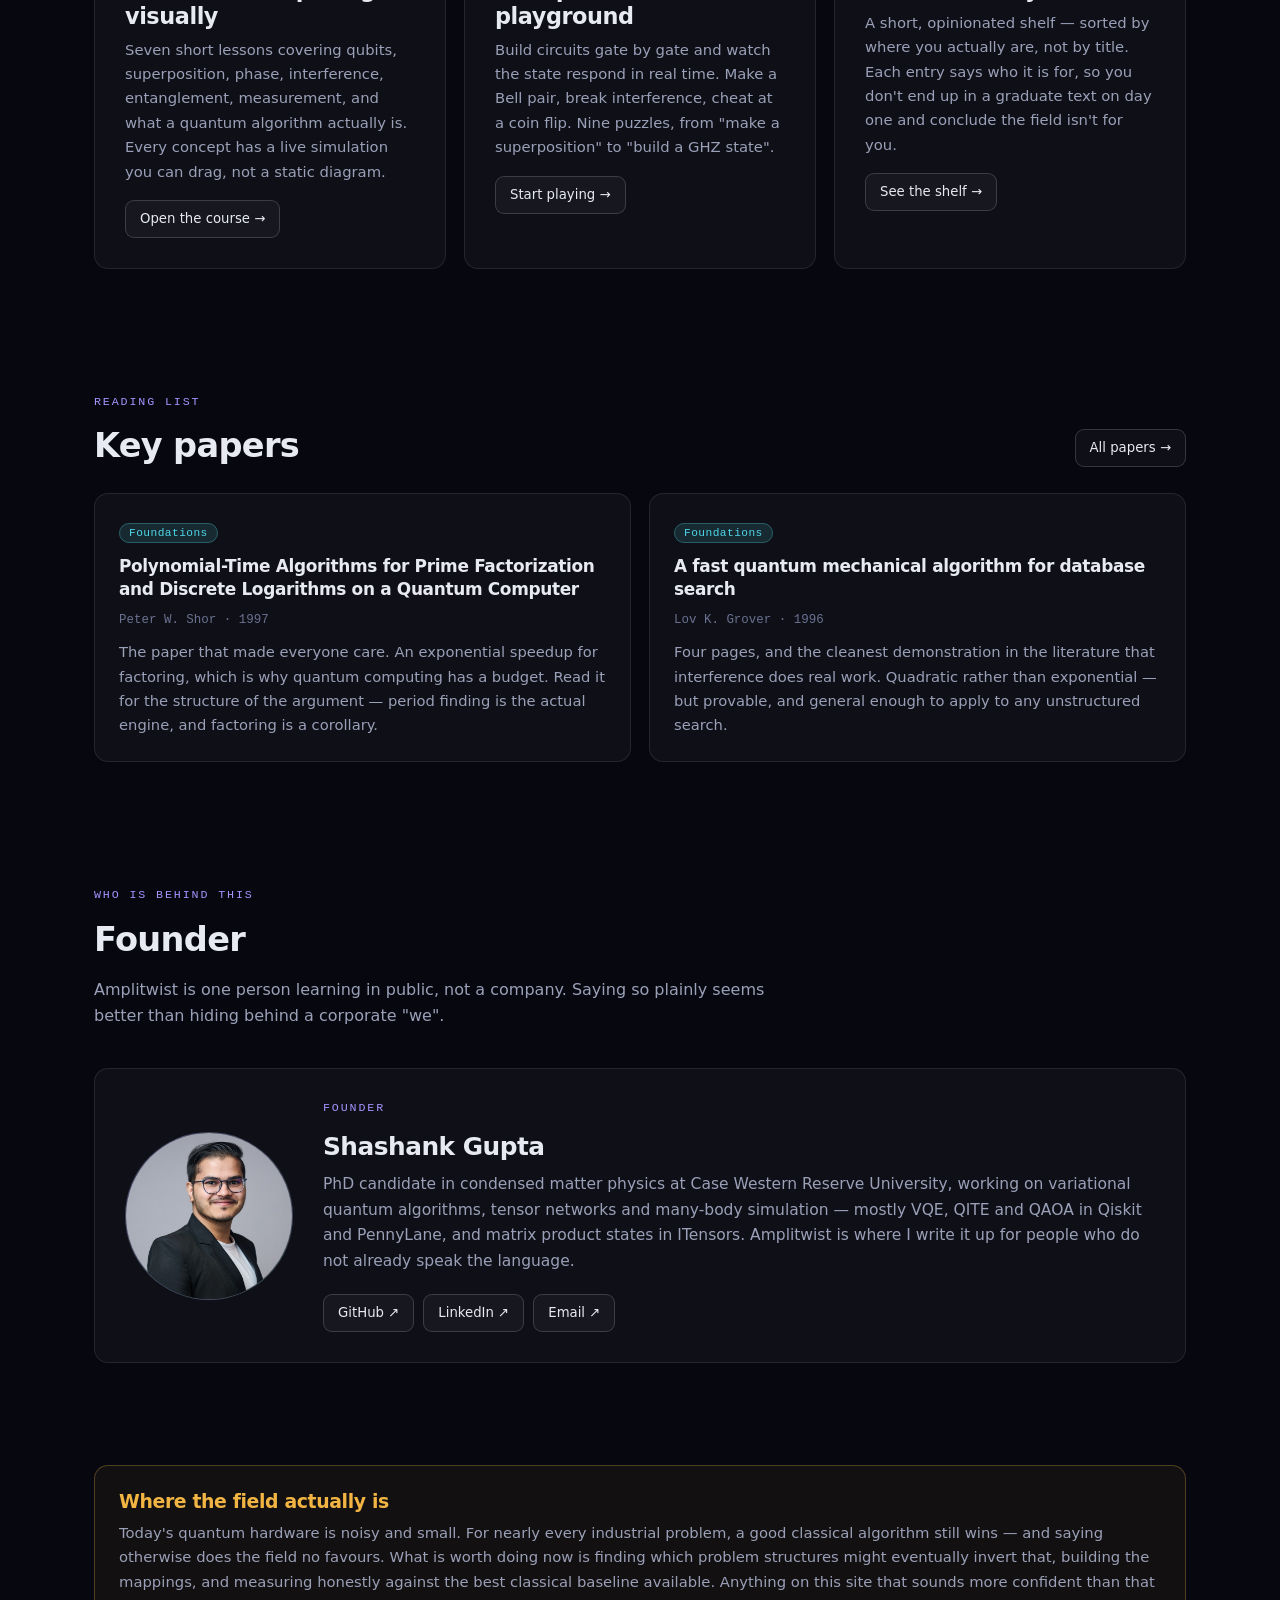
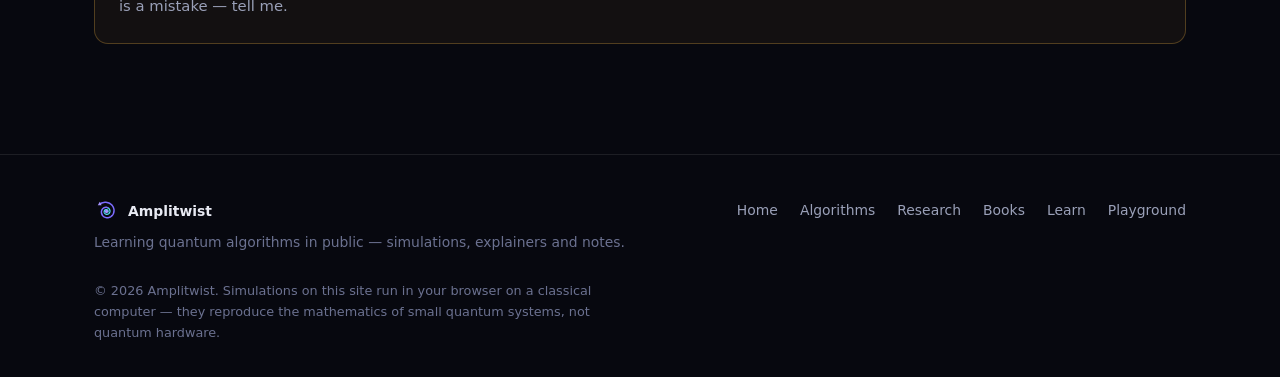
==== commit ead71211: "Reframe as a learning project; research page becomes a reading list Corrects two overclaims that wou" ====
--- a/index.html
+++ b/index.html
@@ -12,14 +12,14 @@
 <meta property="og:type" content="website">
 <meta property="og:site_name" content="Amplitwist">
 <meta property="og:title" content="Amplitwist">
-<meta property="og:description" content="Quantum algorithms for problems classical computers find hard — chip placement, materials discovery and molecular simulation, plus a free visual course.">
+<meta property="og:description" content="Learn quantum computing through simulations you can actually push around — a free seven-lesson course, a circuit playground, algorithm explainers and a curated reading list.">
 <meta property="og:url" content="https://amplitwist.com/">
 <meta property="og:image" content="https://amplitwist.com/assets/img/og.png">
 <meta property="og:image:width" content="1200">
 <meta property="og:image:height" content="630">
 <meta name="twitter:card" content="summary_large_image">
 <meta name="twitter:title" content="Amplitwist">
-<meta name="twitter:description" content="Quantum algorithms for problems classical computers find hard — chip placement, materials discovery and molecular simulation, plus a free visual course.">
+<meta name="twitter:description" content="Learn quantum computing through simulations you can actually push around — a free seven-lesson course, a circuit playground, algorithm explainers and a curated reading list.">
 <meta name="twitter:image" content="https://amplitwist.com/assets/img/og.png">
 <meta name="theme-color" content="#07080f">
 
@@ -38,12 +38,12 @@
       <div style="display:grid;grid-template-columns:1.25fr 1fr;gap:52px;align-items:center"
            class="hero-grid">
         <div>
-          <span class="eyebrow">Quantum algorithms · Applied research</span>
-          <h1>Useful quantum algorithms for<br>problems that resist classical&nbsp;computing.</h1>
+          <span class="eyebrow">Quantum algorithms · Learning in public</span>
+          <h1>Quantum algorithms,<br>explained properly.</h1>
           <p class="lede">
-            We build and study quantum algorithms aimed at concrete industrial bottlenecks —
-            chip floorplanning, materials discovery, and molecular simulation — and we publish
-            what we find, including the negative results.
+            A place to learn quantum algorithms properly — interactive simulations you can push
+            around, plain-language explanations, and honest notes on where quantum computing might
+            eventually matter versus where the claims currently outrun the evidence.
           </p>
           <div class="btn-row">
             <a class="btn btn-primary" href="algorithms.html">Explore the algorithms →</a>
@@ -64,23 +64,26 @@
   <!-- ============ WHAT WE DO ============ -->
   <section>
     <div class="wrap">
-      <span class="eyebrow">What we work on</span>
-      <h2>Three problem families</h2>
+      <span class="eyebrow">Areas of interest</span>
+      <h2>Three problem families worth watching</h2>
       <p class="section-sub">
         Quantum advantage is not general-purpose. It shows up in narrow places with the right
-        structure — optimisation landscapes, and systems that are themselves quantum. These are
-        the three we focus on.
+        structure — rugged optimisation landscapes, and systems that are themselves quantum.
+        These three are where I think the case is strongest, and they are what I am reading
+        toward. To be clear: this is where my interest points, not a description of work I am
+        currently doing.
       </p>
 
       <div class="grid grid-3">
-        <a class="card card-link" href="algorithms.html#placement">
-          <div class="card-icon">◫</div>
-          <h3>Chip placement &amp; layout</h3>
+        <a class="card card-link" href="algorithms.html#annealing">
+          <div class="card-icon">≈</div>
+          <h3>Combinatorial optimisation</h3>
           <p>
-            Cell placement is a brutal combinatorial optimisation problem. We map it to QUBO form
-            and study annealing and QAOA-style approaches against strong classical baselines.
-          </p>
-          <div class="tags"><span class="tag tag-accent">QUBO</span><span class="tag">QAOA</span><span class="tag">EDA</span></div>
+            Scheduling, routing and resource allocation are NP-hard and turn up everywhere in
+            industry. Ising and QUBO encodings turn them into something a quantum device can
+            attack — though the classical solvers they would have to beat are very good.
+          </p>
+          <div class="tags"><span class="tag tag-accent">QUBO</span><span class="tag">Ising</span><span class="tag">Annealing</span></div>
         </a>
 
         <a class="card card-link" href="algorithms.html#materials">
@@ -151,10 +154,10 @@
     <div class="wrap">
       <div style="display:flex;justify-content:space-between;align-items:flex-end;gap:20px;flex-wrap:wrap;margin-bottom:26px">
         <div>
-          <span class="eyebrow">Publications</span>
-          <h2 class="mb-0">Research</h2>
+          <span class="eyebrow">Reading list</span>
+          <h2 class="mb-0">Key papers</h2>
         </div>
-        <a class="btn btn-sm" href="research.html">All publications →</a>
+        <a class="btn btn-sm" href="research.html">All papers →</a>
       </div>
       <div class="grid grid-2" id="homePapers"></div>
     </div>
@@ -166,8 +169,8 @@
       <span class="eyebrow">Who is behind this</span>
       <h2>Founder</h2>
       <p class="section-sub">
-        A one-person research effort, for now. That is stated plainly rather than hidden behind
-        a corporate "we" — small and honest reads better than big and vague.
+        Amplitwist is one person learning in public, not a company. Saying so plainly seems
+        better than hiding behind a corporate "we".
       </p>
       <div data-founder></div>
     </div>
@@ -182,8 +185,8 @@
           Today's quantum hardware is noisy and small. For nearly every industrial problem, a good
           classical algorithm still wins — and saying otherwise does the field no favours. What is
           worth doing now is finding which problem structures might eventually invert that, building
-          the mappings, and measuring honestly against the best classical baseline we can find.
-          That is the work here.
+          the mappings, and measuring honestly against the best classical baseline available.
+          Anything on this site that sounds more confident than that is a mistake — tell me.
         </p>
       </div>
     </div>
@@ -237,19 +240,18 @@
   setInterval(function () { if (!sphere._drag) sphere.az += 0.0035; }, 30);
 })();
 
-/* Pull the two most recent papers onto the home page. */
+/* Two papers from the reading list on the home page. */
 (function () {
   var host = document.getElementById('homePapers');
   if (!host || typeof PAPERS === 'undefined') return;
   host.innerHTML = PAPERS.slice(0, 2).map(function (p) {
     return '' +
-      '<a class="card card-link" href="' + p.url + '" target="_blank" rel="noopener">' +
-        '<span class="status status-' + p.statusClass + '">' + p.status + '</span>' +
-        '<h3 style="margin-top:10px">' + p.title + '</h3>' +
-        '<p>' + p.summary + '</p>' +
-        '<div class="tags">' + p.tags.map(function (t) {
-          return '<span class="tag">' + t + '</span>';
-        }).join('') + '</div>' +
+      '<a class="card card-link" href="https://arxiv.org/abs/' + p.arxiv + '" target="_blank" rel="noopener">' +
+        '<span class="tag tag-cyan">' + p.topic + '</span>' +
+        '<h3 style="margin-top:11px;font-size:1.06rem;line-height:1.38">' + p.title + '</h3>' +
+        '<div class="mono dim" style="font-size:0.78rem;margin-bottom:10px">' +
+          p.authors + ' · ' + p.year + '</div>' +
+        '<p style="font-size:0.92rem">' + p.note + '</p>' +
       '</a>';
   }).join('');
 })();
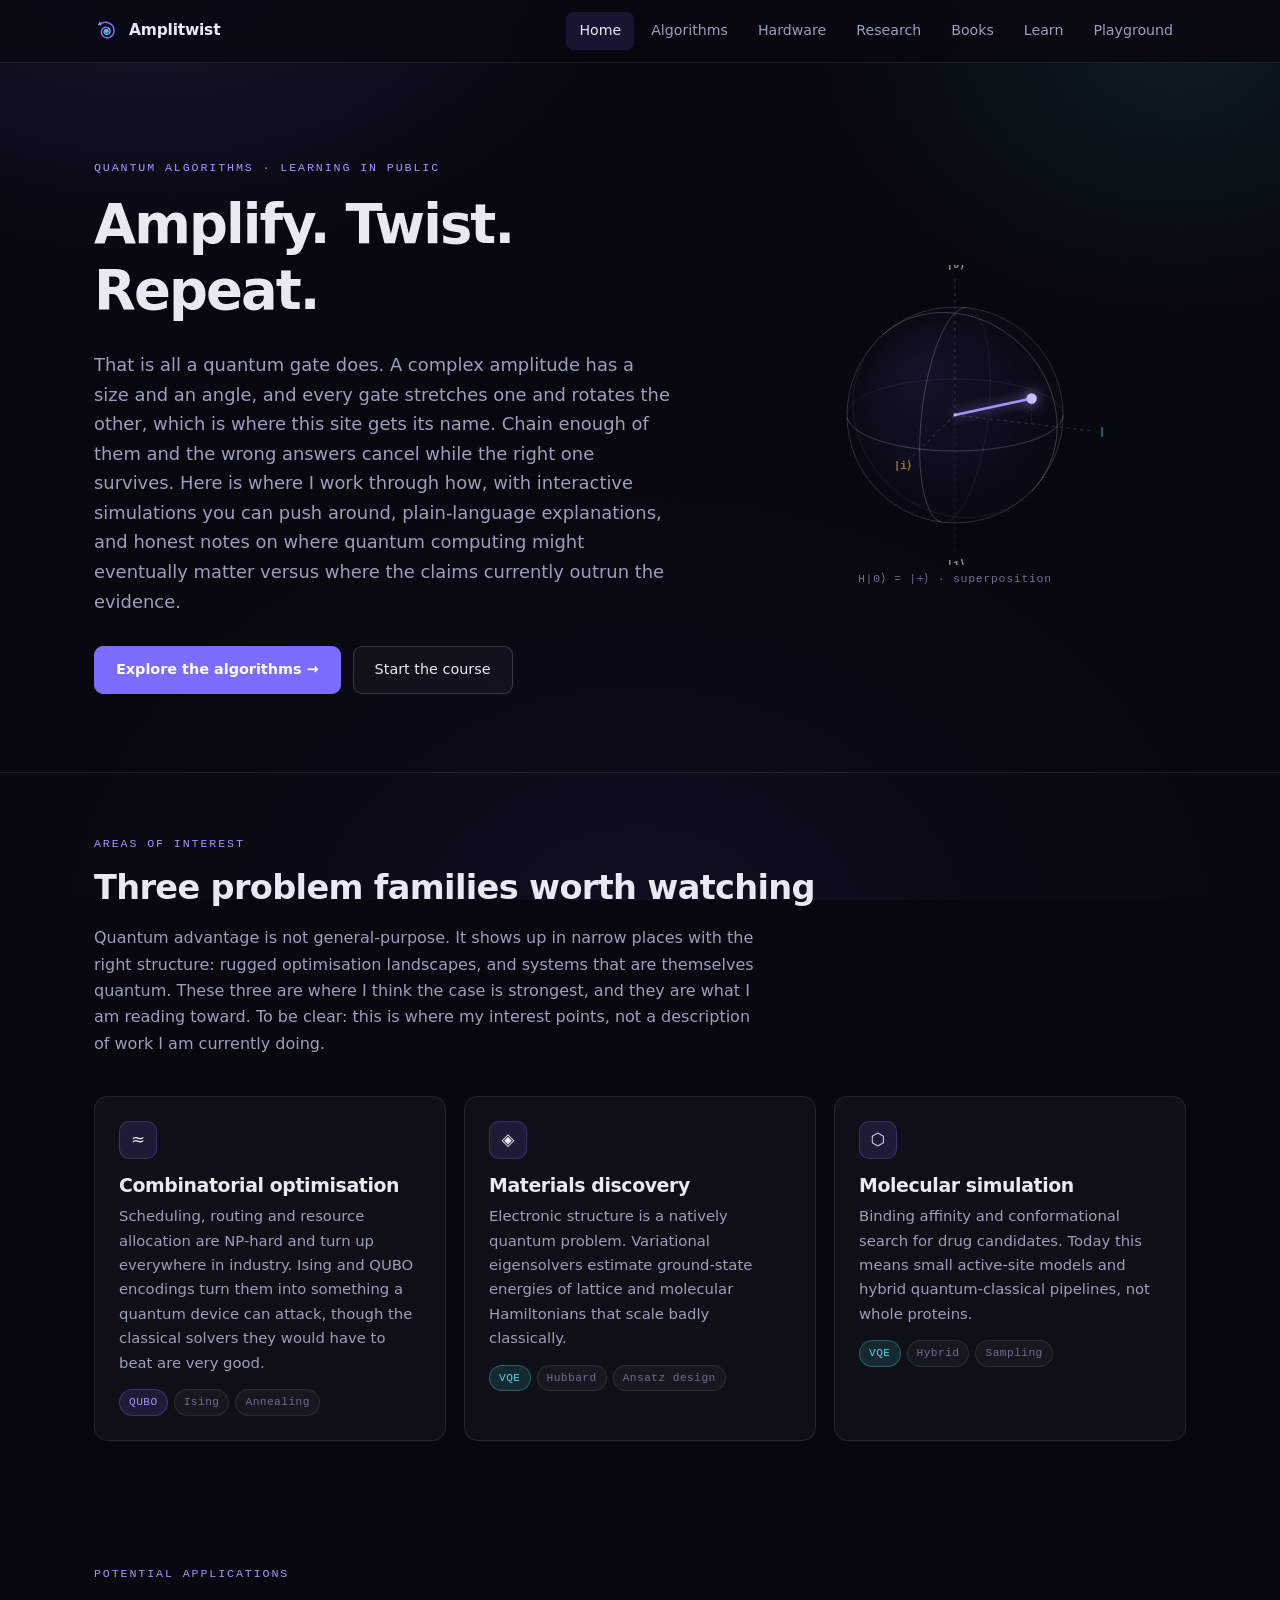
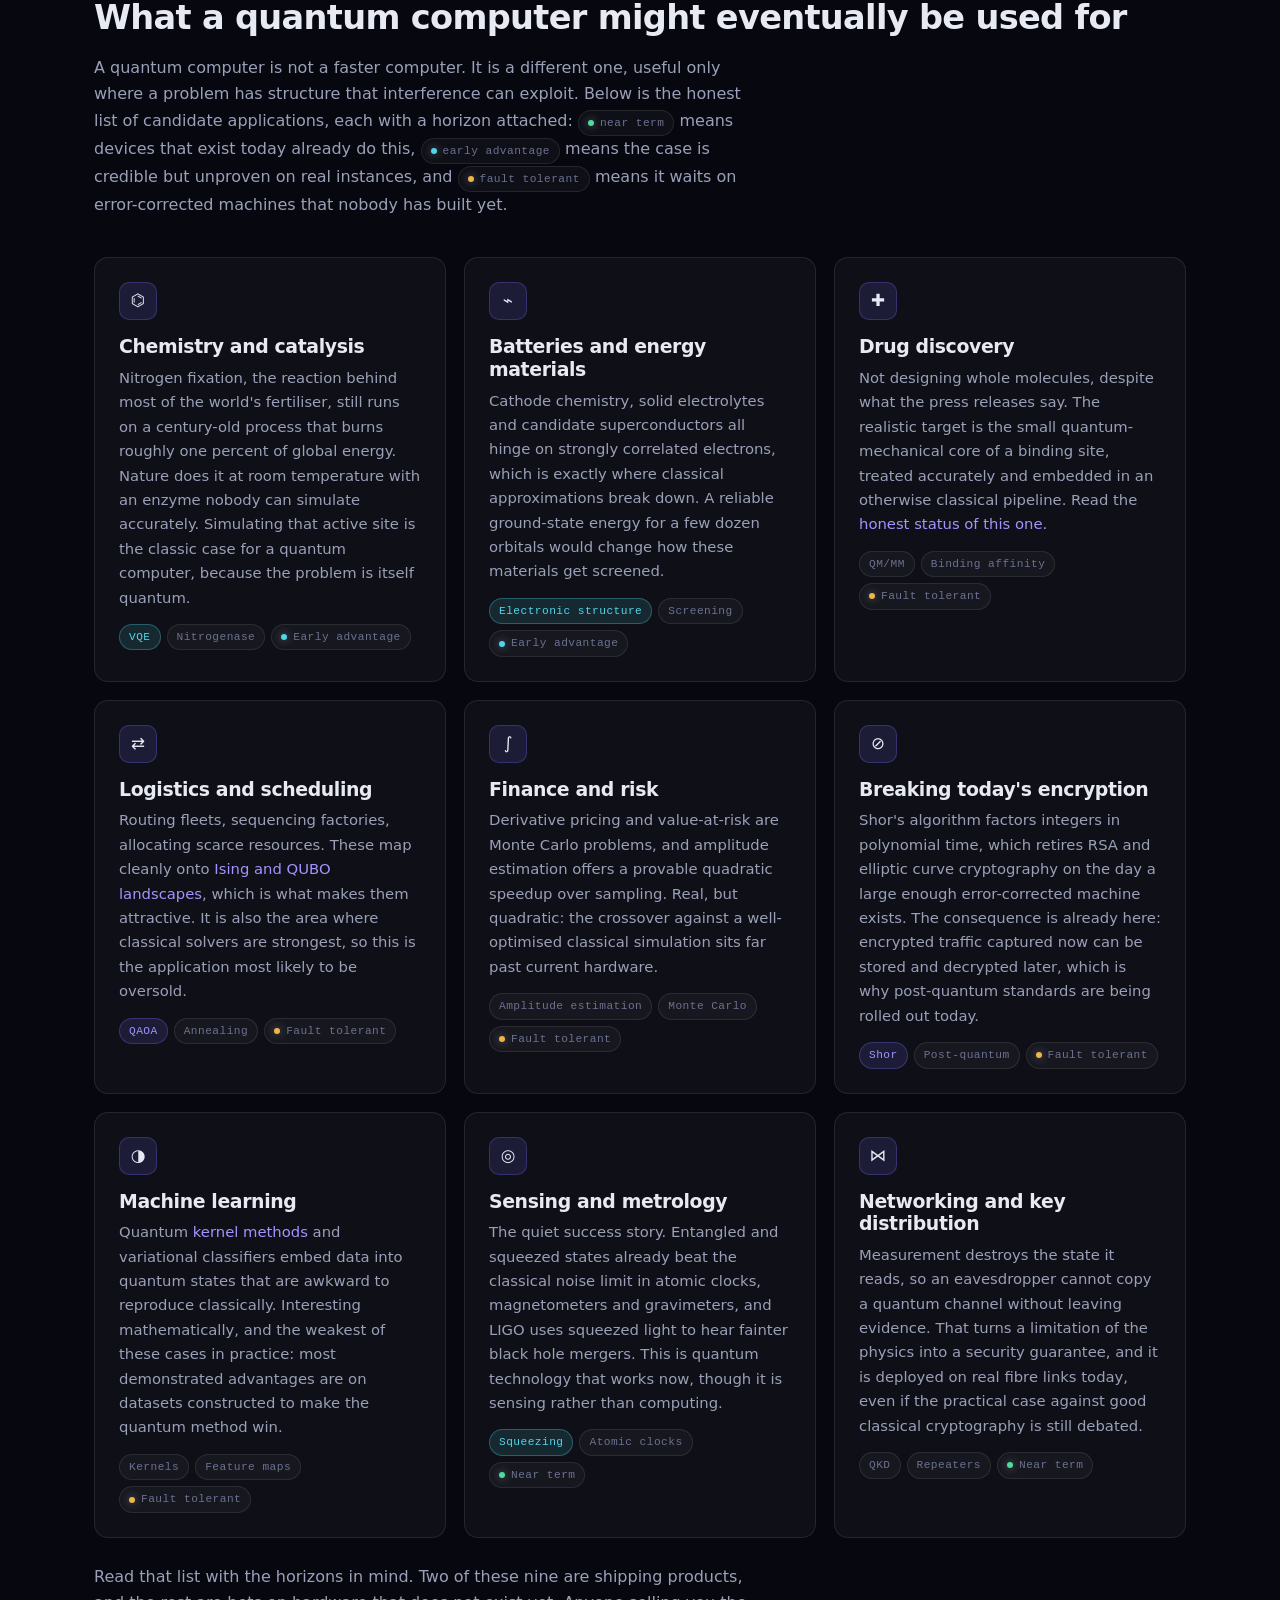
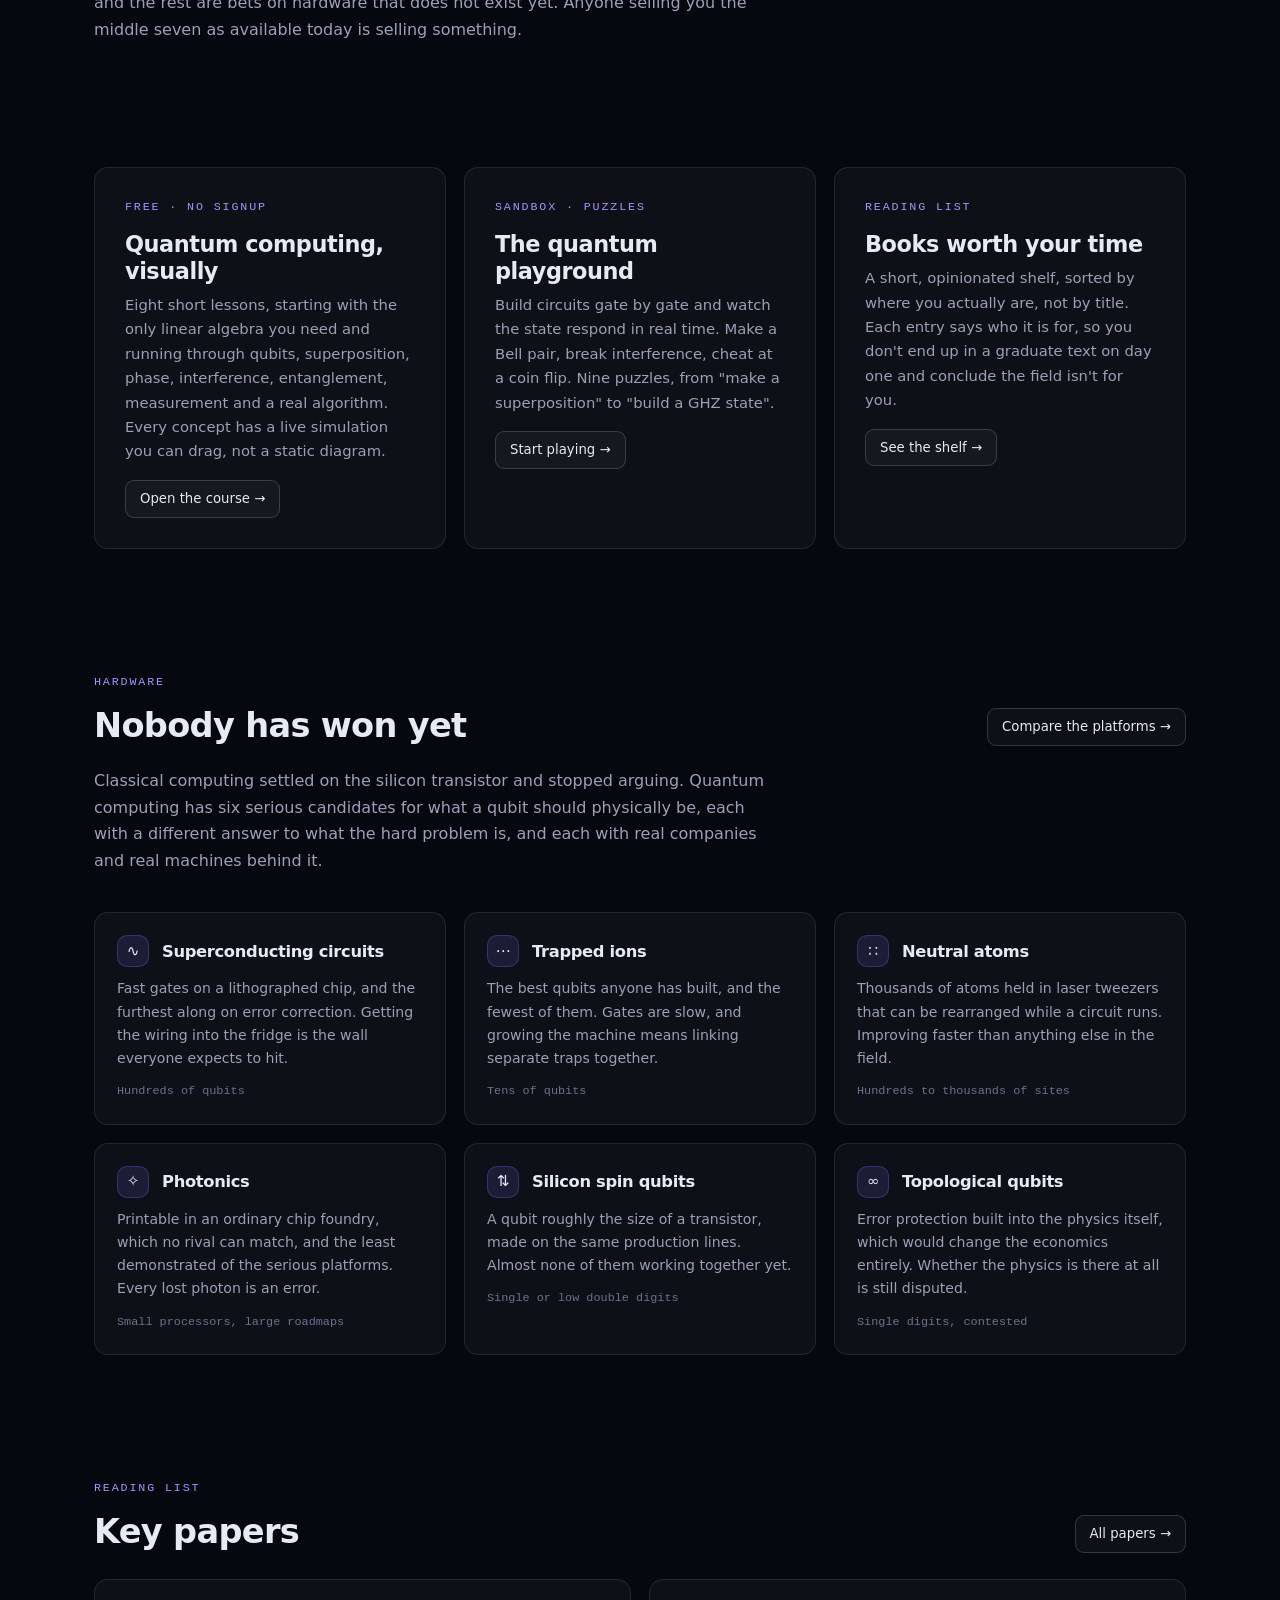
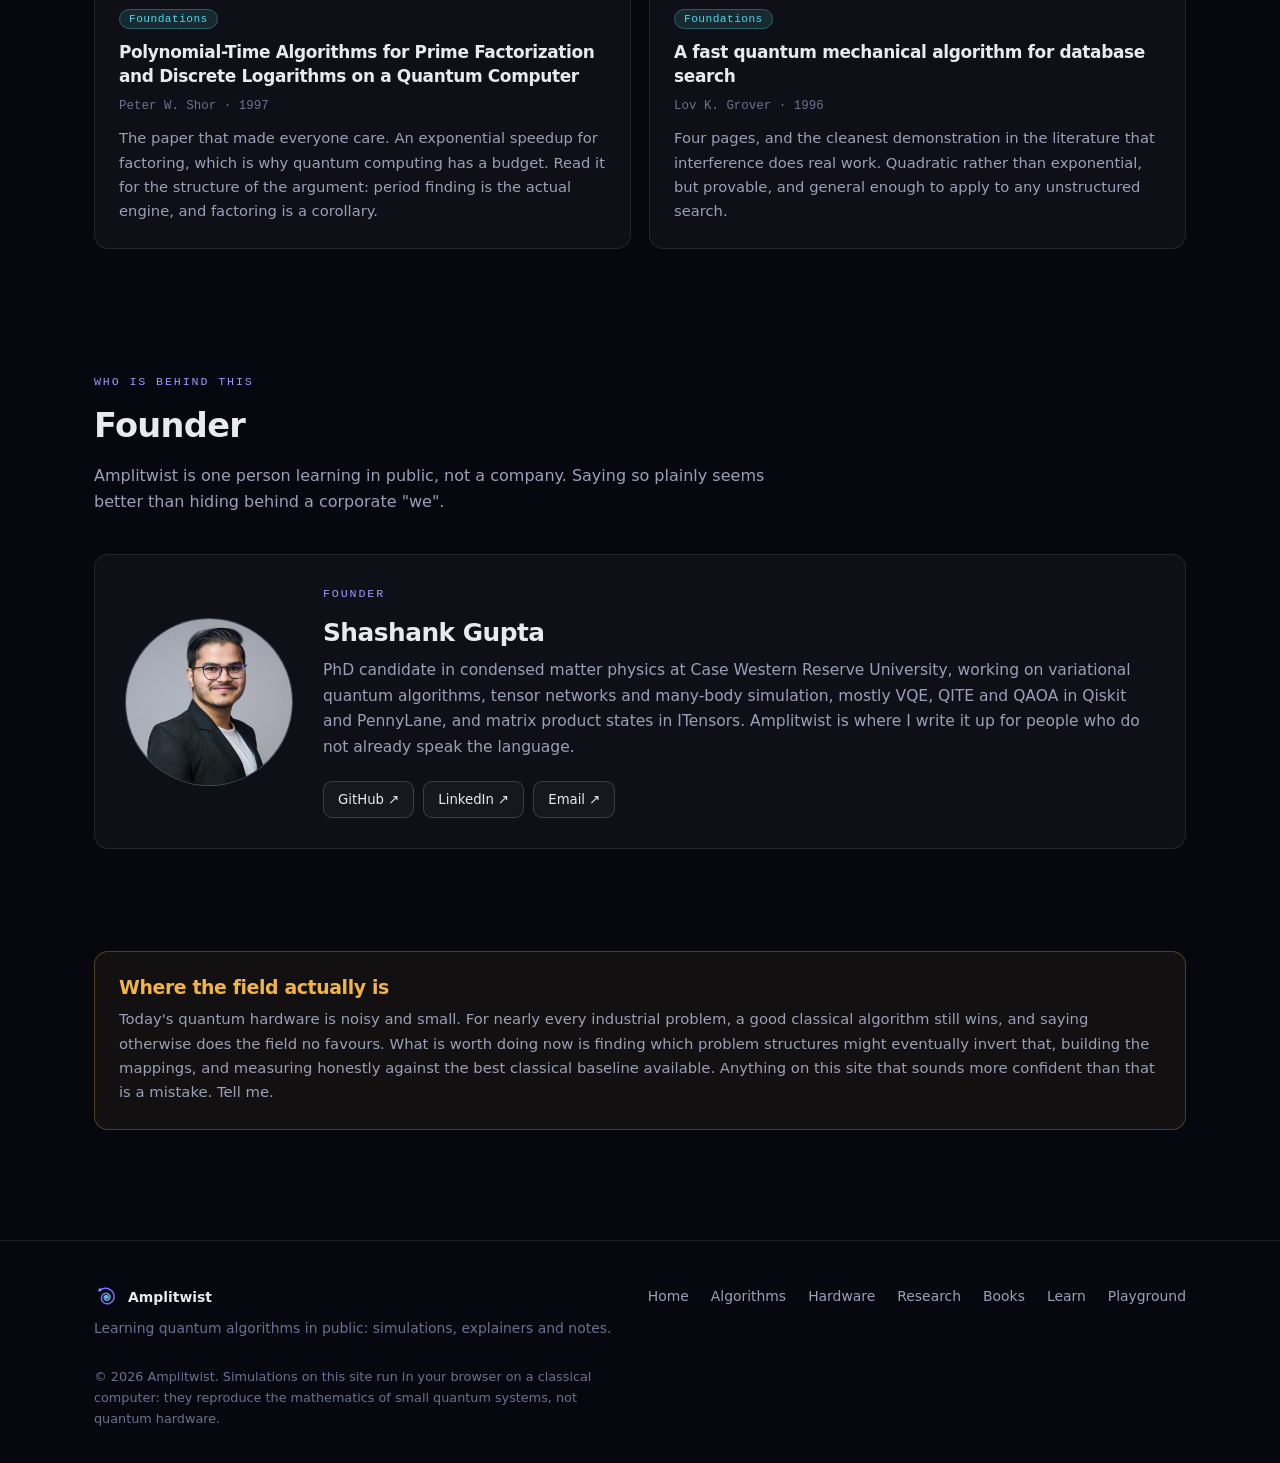
==== commit d2cacf25: "Add hardware platform comparison page" ====
--- a/index.html
+++ b/index.html
@@ -4,7 +4,7 @@
 <meta charset="utf-8">
 <meta name="viewport" content="width=device-width, initial-scale=1">
 <title>Home</title>
-<meta name="description" content="Quantum algorithms for industrial problems — chip design, materials discovery, and molecular simulation. Plus an interactive course and a quantum playground.">
+<meta name="description" content="Quantum algorithms explained through simulations you can push around: an eight-lesson course, a circuit playground, algorithm explainers and the potential applications, with honest notes on what is real today.">
 <link rel="canonical" href="https://amplitwist.com/">
 
 <!-- Social preview. These must live in the HTML source: crawlers do not
@@ -12,14 +12,14 @@
 <meta property="og:type" content="website">
 <meta property="og:site_name" content="Amplitwist">
 <meta property="og:title" content="Amplitwist">
-<meta property="og:description" content="Learn quantum computing through simulations you can actually push around — a free seven-lesson course, a circuit playground, algorithm explainers and a curated reading list.">
+<meta property="og:description" content="Learn quantum computing through simulations you can actually push around. A free eight-lesson course, a circuit playground, algorithm explainers and a curated reading list.">
 <meta property="og:url" content="https://amplitwist.com/">
 <meta property="og:image" content="https://amplitwist.com/assets/img/og.png">
 <meta property="og:image:width" content="1200">
 <meta property="og:image:height" content="630">
 <meta name="twitter:card" content="summary_large_image">
 <meta name="twitter:title" content="Amplitwist">
-<meta name="twitter:description" content="Learn quantum computing through simulations you can actually push around — a free seven-lesson course, a circuit playground, algorithm explainers and a curated reading list.">
+<meta name="twitter:description" content="Learn quantum computing through simulations you can actually push around. A free eight-lesson course, a circuit playground, algorithm explainers and a curated reading list.">
 <meta name="twitter:image" content="https://amplitwist.com/assets/img/og.png">
 <meta name="theme-color" content="#07080f">
 
@@ -39,11 +39,14 @@
            class="hero-grid">
         <div>
           <span class="eyebrow">Quantum algorithms · Learning in public</span>
-          <h1>Quantum algorithms,<br>explained properly.</h1>
+          <h1>Amplify. Twist. Repeat.</h1>
           <p class="lede">
-            A place to learn quantum algorithms properly — interactive simulations you can push
-            around, plain-language explanations, and honest notes on where quantum computing might
-            eventually matter versus where the claims currently outrun the evidence.
+            That is all a quantum gate does. A complex amplitude has a size and an angle, and every
+            gate stretches one and rotates the other, which is where this site gets its name. Chain
+            enough of them and the wrong answers cancel while the right one survives. Here is where
+            I work through how, with interactive simulations you can push around, plain-language
+            explanations, and honest notes on where quantum computing might eventually matter
+            versus where the claims currently outrun the evidence.
           </p>
           <div class="btn-row">
             <a class="btn btn-primary" href="algorithms.html">Explore the algorithms →</a>
@@ -68,7 +71,7 @@
       <h2>Three problem families worth watching</h2>
       <p class="section-sub">
         Quantum advantage is not general-purpose. It shows up in narrow places with the right
-        structure — rugged optimisation landscapes, and systems that are themselves quantum.
+        structure: rugged optimisation landscapes, and systems that are themselves quantum.
         These three are where I think the case is strongest, and they are what I am reading
         toward. To be clear: this is where my interest points, not a description of work I am
         currently doing.
@@ -81,7 +84,7 @@
           <p>
             Scheduling, routing and resource allocation are NP-hard and turn up everywhere in
             industry. Ising and QUBO encodings turn them into something a quantum device can
-            attack — though the classical solvers they would have to beat are very good.
+            attack, though the classical solvers they would have to beat are very good.
           </p>
           <div class="tags"><span class="tag tag-accent">QUBO</span><span class="tag">Ising</span><span class="tag">Annealing</span></div>
         </a>
@@ -101,11 +104,145 @@
           <h3>Molecular simulation</h3>
           <p>
             Binding affinity and conformational search for drug candidates. Today this means small
-            active-site models and hybrid quantum–classical pipelines, not whole proteins.
+            active-site models and hybrid quantum-classical pipelines, not whole proteins.
           </p>
           <div class="tags"><span class="tag tag-cyan">VQE</span><span class="tag">Hybrid</span><span class="tag">Sampling</span></div>
         </a>
       </div>
+    </div>
+  </section>
+
+  <!-- ============ POTENTIAL APPLICATIONS ============ -->
+  <section>
+    <div class="wrap">
+      <span class="eyebrow">Potential applications</span>
+      <h2>What a quantum computer might eventually be used for</h2>
+      <p class="section-sub">
+        A quantum computer is not a faster computer. It is a different one, useful only where a
+        problem has structure that interference can exploit. Below is the honest list of candidate
+        applications, each with a horizon attached: <span class="tag tag-status tag-near">near term</span>
+        means devices that exist today already do this,
+        <span class="tag tag-status tag-early">early advantage</span> means the case is credible but
+        unproven on real instances, and <span class="tag tag-status">fault tolerant</span> means it waits on
+        error-corrected machines that nobody has built yet.
+      </p>
+
+      <div class="grid grid-3">
+
+        <div class="card">
+          <div class="card-icon">⌬</div>
+          <h3>Chemistry and catalysis</h3>
+          <p>
+            Nitrogen fixation, the reaction behind most of the world's fertiliser, still runs on a
+            century-old process that burns roughly one percent of global energy. Nature does it at
+            room temperature with an enzyme nobody can simulate accurately. Simulating that active
+            site is the classic case for a quantum computer, because the problem is itself quantum.
+          </p>
+          <div class="tags"><span class="tag tag-cyan">VQE</span><span class="tag">Nitrogenase</span><span class="tag tag-status tag-early">Early advantage</span></div>
+        </div>
+
+        <div class="card">
+          <div class="card-icon">⌁</div>
+          <h3>Batteries and energy materials</h3>
+          <p>
+            Cathode chemistry, solid electrolytes and candidate superconductors all hinge on
+            strongly correlated electrons, which is exactly where classical approximations break
+            down. A reliable ground-state energy for a few dozen orbitals would change how these
+            materials get screened.
+          </p>
+          <div class="tags"><span class="tag tag-cyan">Electronic structure</span><span class="tag">Screening</span><span class="tag tag-status tag-early">Early advantage</span></div>
+        </div>
+
+        <div class="card">
+          <div class="card-icon">✚</div>
+          <h3>Drug discovery</h3>
+          <p>
+            Not designing whole molecules, despite what the press releases say. The realistic target
+            is the small quantum-mechanical core of a binding site, treated accurately and embedded
+            in an otherwise classical pipeline. Read the
+            <a href="algorithms.html#drug">honest status of this one</a>.
+          </p>
+          <div class="tags"><span class="tag">QM/MM</span><span class="tag">Binding affinity</span><span class="tag tag-status">Fault tolerant</span></div>
+        </div>
+
+        <div class="card">
+          <div class="card-icon">⇄</div>
+          <h3>Logistics and scheduling</h3>
+          <p>
+            Routing fleets, sequencing factories, allocating scarce resources. These map cleanly
+            onto <a href="algorithms.html#annealing">Ising and QUBO landscapes</a>, which is what
+            makes them attractive. It is also the area where classical solvers are strongest, so
+            this is the application most likely to be oversold.
+          </p>
+          <div class="tags"><span class="tag tag-accent">QAOA</span><span class="tag">Annealing</span><span class="tag tag-status">Fault tolerant</span></div>
+        </div>
+
+        <div class="card">
+          <div class="card-icon">∫</div>
+          <h3>Finance and risk</h3>
+          <p>
+            Derivative pricing and value-at-risk are Monte Carlo problems, and amplitude estimation
+            offers a provable quadratic speedup over sampling. Real, but quadratic: the crossover
+            against a well-optimised classical simulation sits far past current hardware.
+          </p>
+          <div class="tags"><span class="tag">Amplitude estimation</span><span class="tag">Monte Carlo</span><span class="tag tag-status">Fault tolerant</span></div>
+        </div>
+
+        <div class="card">
+          <div class="card-icon">⊘</div>
+          <h3>Breaking today's encryption</h3>
+          <p>
+            Shor's algorithm factors integers in polynomial time, which retires RSA and elliptic
+            curve cryptography on the day a large enough error-corrected machine exists. The
+            consequence is already here: encrypted traffic captured now can be stored and decrypted
+            later, which is why post-quantum standards are being rolled out today.
+          </p>
+          <div class="tags"><span class="tag tag-accent">Shor</span><span class="tag">Post-quantum</span><span class="tag tag-status">Fault tolerant</span></div>
+        </div>
+
+        <div class="card">
+          <div class="card-icon">◑</div>
+          <h3>Machine learning</h3>
+          <p>
+            Quantum <a href="algorithms.html#qml">kernel methods</a> and variational classifiers
+            embed data into quantum states that are awkward to reproduce classically. Interesting
+            mathematically, and the weakest of these cases in practice: most demonstrated advantages
+            are on datasets constructed to make the quantum method win.
+          </p>
+          <div class="tags"><span class="tag">Kernels</span><span class="tag">Feature maps</span><span class="tag tag-status">Fault tolerant</span></div>
+        </div>
+
+        <div class="card">
+          <div class="card-icon">◎</div>
+          <h3>Sensing and metrology</h3>
+          <p>
+            The quiet success story. Entangled and squeezed states already beat the classical noise
+            limit in atomic clocks, magnetometers and gravimeters, and LIGO uses squeezed light to
+            hear fainter black hole mergers. This is quantum technology that works now, though it
+            is sensing rather than computing.
+          </p>
+          <div class="tags"><span class="tag tag-cyan">Squeezing</span><span class="tag">Atomic clocks</span><span class="tag tag-status tag-near">Near term</span></div>
+        </div>
+
+        <div class="card">
+          <div class="card-icon">⋈</div>
+          <h3>Networking and key distribution</h3>
+          <p>
+            Measurement destroys the state it reads, so an eavesdropper cannot copy a quantum
+            channel without leaving evidence. That turns a limitation of the physics into a
+            security guarantee, and it is deployed on real fibre links today, even if the
+            practical case against good classical cryptography is still debated.
+          </p>
+          <div class="tags"><span class="tag">QKD</span><span class="tag">Repeaters</span><span class="tag tag-status tag-near">Near term</span></div>
+        </div>
+
+      </div>
+
+      <p class="section-sub" style="margin-top:26px;margin-bottom:0">
+        Read that list with the horizons in mind. Two of these nine are shipping products, and the
+        rest are bets on hardware that does not exist yet. Anyone selling you the middle seven as
+        available today is selling something.
+      </p>
     </div>
   </section>
 
@@ -117,9 +254,9 @@
           <span class="eyebrow">Free · No signup</span>
           <h3 style="font-size:1.4rem">Quantum computing, visually</h3>
           <p style="margin-bottom:16px">
-            Seven short lessons covering qubits, superposition, phase, interference, entanglement,
-            measurement, and what a quantum algorithm actually is. Every concept has a live
-            simulation you can drag, not a static diagram.
+            Eight short lessons, starting with the only linear algebra you need and running
+            through qubits, superposition, phase, interference, entanglement, measurement and a
+            real algorithm. Every concept has a live simulation you can drag, not a static diagram.
           </p>
           <span class="btn btn-sm">Open the course →</span>
         </a>
@@ -139,13 +276,33 @@
           <span class="eyebrow">Reading list</span>
           <h3 style="font-size:1.4rem">Books worth your time</h3>
           <p style="margin-bottom:16px">
-            A short, opinionated shelf — sorted by where you actually are, not by title. Each
+            A short, opinionated shelf, sorted by where you actually are, not by title. Each
             entry says who it is for, so you don't end up in a graduate text on day one and
             conclude the field isn't for you.
           </p>
           <span class="btn btn-sm">See the shelf →</span>
         </a>
       </div>
+    </div>
+  </section>
+
+  <!-- ============ HARDWARE STRIP ============ -->
+  <section>
+    <div class="wrap">
+      <div style="display:flex;justify-content:space-between;align-items:flex-end;gap:20px;flex-wrap:wrap;margin-bottom:22px">
+        <div>
+          <span class="eyebrow">Hardware</span>
+          <h2 class="mb-0">Nobody has won yet</h2>
+        </div>
+        <a class="btn btn-sm" href="hardware.html">Compare the platforms →</a>
+      </div>
+      <p class="section-sub">
+        Classical computing settled on the silicon transistor and stopped arguing. Quantum
+        computing has six serious candidates for what a qubit should physically be, each with a
+        different answer to what the hard problem is, and each with real companies and real
+        machines behind it.
+      </p>
+      <div class="grid grid-3" id="platformStrip"></div>
     </div>
   </section>
 
@@ -183,10 +340,10 @@
         <h3 style="color:var(--amber)">Where the field actually is</h3>
         <p style="margin-bottom:0">
           Today's quantum hardware is noisy and small. For nearly every industrial problem, a good
-          classical algorithm still wins — and saying otherwise does the field no favours. What is
+          classical algorithm still wins, and saying otherwise does the field no favours. What is
           worth doing now is finding which problem structures might eventually invert that, building
           the mappings, and measuring honestly against the best classical baseline available.
-          Anything on this site that sounds more confident than that is a mistake — tell me.
+          Anything on this site that sounds more confident than that is a mistake. Tell me.
         </p>
       </div>
     </div>
@@ -199,6 +356,7 @@
 <script src="assets/js/qsim.js"></script>
 <script src="assets/js/viz.js"></script>
 <script src="assets/js/papers.js"></script>
+<script src="assets/js/hardware.js"></script>
 <script src="assets/js/site.js"></script>
 <script>
 /* Hero: a real qubit walked through a short tour of notable states.
@@ -208,7 +366,7 @@
   if (!canvas) return;
 
   /* No trail here. The hero jumps between distant states, and the eased
-     interpolation cuts straight through the sphere's interior — so a trail
+     interpolation cuts straight through the sphere's interior, so a trail
      draws chords across the middle rather than an arc on the surface.
      Lesson 3 keeps its trail because dragging the phase slider moves the
      vector continuously along the equator, where the trail is accurate. */
@@ -238,6 +396,24 @@
 
   // slow idle rotation, so it reads as 3D before anyone touches it
   setInterval(function () { if (!sphere._drag) sphere.az += 0.0035; }, 30);
+})();
+
+/* The six qubit platforms, summarised in one line each. Same data array
+   the hardware page renders in full, so the two can never disagree. */
+(function () {
+  var host = document.getElementById('platformStrip');
+  if (!host || typeof PLATFORMS === 'undefined') return;
+  host.innerHTML = PLATFORMS.map(function (p) {
+    return '' +
+      '<a class="card card-link" href="hardware.html#' + p.id + '" style="padding:22px">' +
+        '<div style="display:flex;gap:13px;align-items:center;margin-bottom:10px">' +
+          '<div class="card-icon" style="margin:0;width:32px;height:32px;font-size:0.95rem;flex-shrink:0">' + p.icon + '</div>' +
+          '<h3 style="margin:0;font-size:1.02rem">' + p.name + '</h3>' +
+        '</div>' +
+        '<p style="font-size:0.88rem;margin-bottom:12px">' + p.blurb + '</p>' +
+        '<div class="mono dim" style="font-size:0.74rem">' + p.scale + '</div>' +
+      '</a>';
+  }).join('');
 })();
 
 /* Two papers from the reading list on the home page. */
--- a/assets/css/site.css
+++ b/assets/css/site.css
@@ -1,6 +1,6 @@
 /* ============================================================
    Core design system.
-   Colors, type scale, and spacing all live here as tokens —
+   Colors, type scale, and spacing all live here as tokens:
    change a token, the whole site follows.
    ============================================================ */
 
@@ -49,7 +49,7 @@
   overflow-x: hidden;
 }
 
-/* Ambient background glow — pure CSS, no images */
+/* Ambient background glow: pure CSS, no images */
 body::before {
   content: "";
   position: fixed;
@@ -210,6 +210,17 @@
 .tag-accent { background: var(--accent-dim); border-color: rgba(124,108,255,0.3); color: var(--accent-bright); }
 .tag-cyan   { background: var(--cyan-dim);  border-color: rgba(79,214,232,0.3);  color: var(--cyan); }
 
+/* Horizon badges on the applications grid: a pill like .tag, but carrying a
+   status dot, so a maturity label can sit in the same row as topic tags
+   without looking like a different species. */
+.tag-status { display: inline-flex; align-items: center; gap: 6px; }
+.tag-status::before {
+  content: ""; width: 6px; height: 6px; border-radius: 50%;
+  background: var(--amber); box-shadow: 0 0 9px currentColor;
+}
+.tag-near::before  { background: var(--green); }
+.tag-early::before { background: var(--cyan); }
+
 .status {
   display: inline-flex; align-items: center; gap: 7px;
   font-family: var(--mono); font-size: 0.72rem; letter-spacing: 0.05em;
@@ -221,6 +232,58 @@
 }
 .status-live::before   { background: var(--green); }
 .status-research::before { background: var(--cyan); }
+
+/* ---------- Comparison table ---------- */
+
+/* Seven columns of hardware trade-offs will never fit a phone, so the table
+   scrolls inside its own box rather than pushing the page sideways. */
+.table-scroll {
+  overflow-x: auto;
+  border: 1px solid var(--border);
+  border-radius: var(--radius);
+  background: var(--surface);
+}
+.cmp {
+  border-collapse: collapse;
+  width: 100%;
+  min-width: 780px;
+  font-size: 0.86rem;
+}
+.cmp th {
+  text-align: left;
+  font-family: var(--mono); font-size: 0.68rem;
+  letter-spacing: 0.11em; text-transform: uppercase;
+  color: var(--text-dim); font-weight: 500;
+  padding: 14px 16px;
+  border-bottom: 1px solid var(--border-bright);
+  white-space: nowrap;
+}
+.cmp td {
+  padding: 14px 16px;
+  color: var(--text-muted);
+  border-bottom: 1px solid var(--border);
+  vertical-align: top;
+}
+.cmp tbody tr:last-child td { border-bottom: 0; }
+.cmp tbody tr:hover td { background: var(--surface-hover); }
+.cmp-name { color: var(--text); font-weight: 600; white-space: nowrap; }
+.cmp-name a { color: var(--text); }
+.cmp-name a:hover { color: var(--accent-bright); }
+
+/* ---------- Labelled sub-sections inside a card ---------- */
+
+.section-label {
+  font-family: var(--mono); font-size: 0.73rem;
+  letter-spacing: 0.12em; text-transform: uppercase;
+  color: var(--text-dim); margin: 18px 0 5px; font-weight: 500;
+}
+.section-label:first-child { margin-top: 0; }
+
+.pc-list { margin: 0; padding-left: 18px; color: var(--text-muted); font-size: 0.92rem; }
+.pc-list li { margin-bottom: 7px; }
+.pc-list li:last-child { margin-bottom: 0; }
+.pc-good li::marker { color: var(--green); }
+.pc-bad  li::marker { color: var(--rose); }
 
 /* ---------- Buttons ---------- */
 
@@ -296,7 +359,7 @@
   z-index: 1;
 }
 /* The monogram sits underneath and only becomes visible when the
-   <img> removes itself on error — so a missing headshot degrades to
+   <img> removes itself on error, so a missing headshot degrades to
    initials rather than a broken-image icon. */
 .founder-monogram {
   position: absolute;
--- a/assets/css/quantum.css
+++ b/assets/css/quantum.css
@@ -1,5 +1,5 @@
 /* ============================================================
-   quantum.css — interactive lab components.
+   quantum.css: interactive lab components.
    Loaded only by learn.html and playground.html.
    ============================================================ */
 
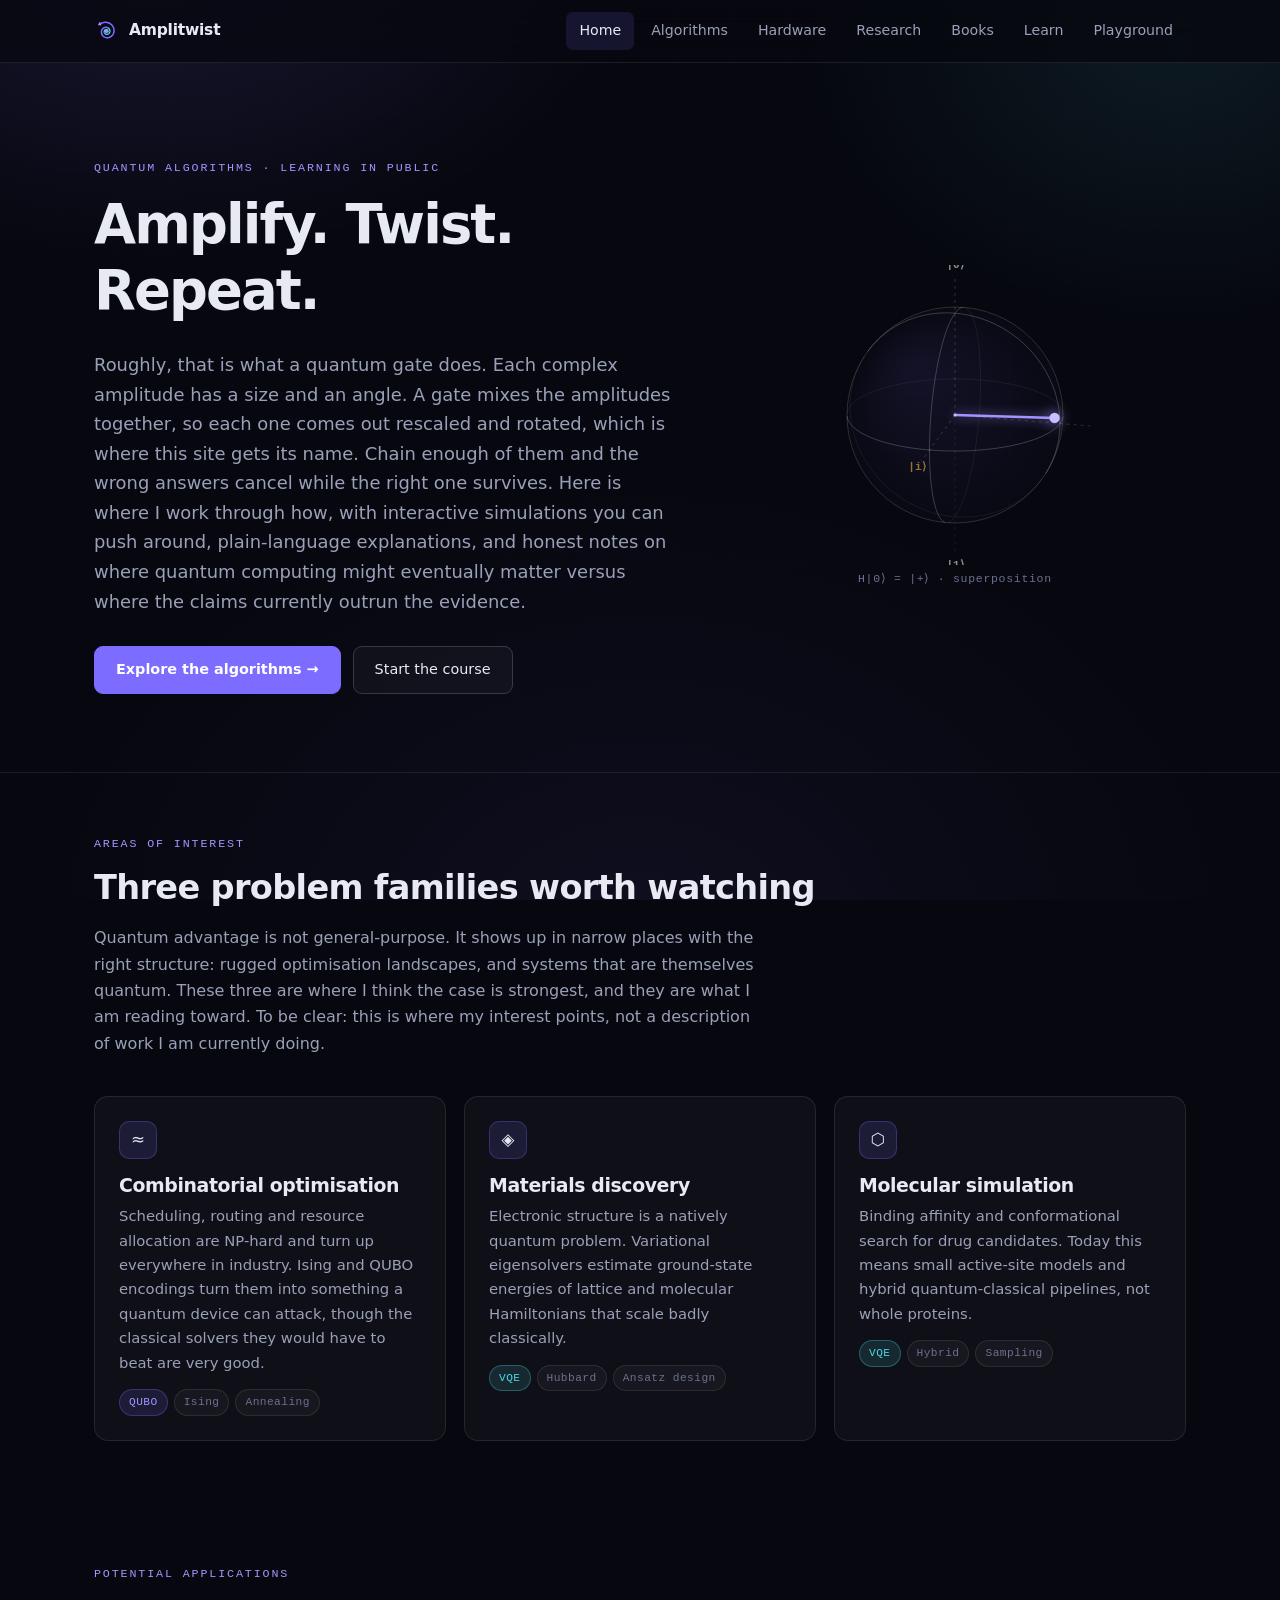
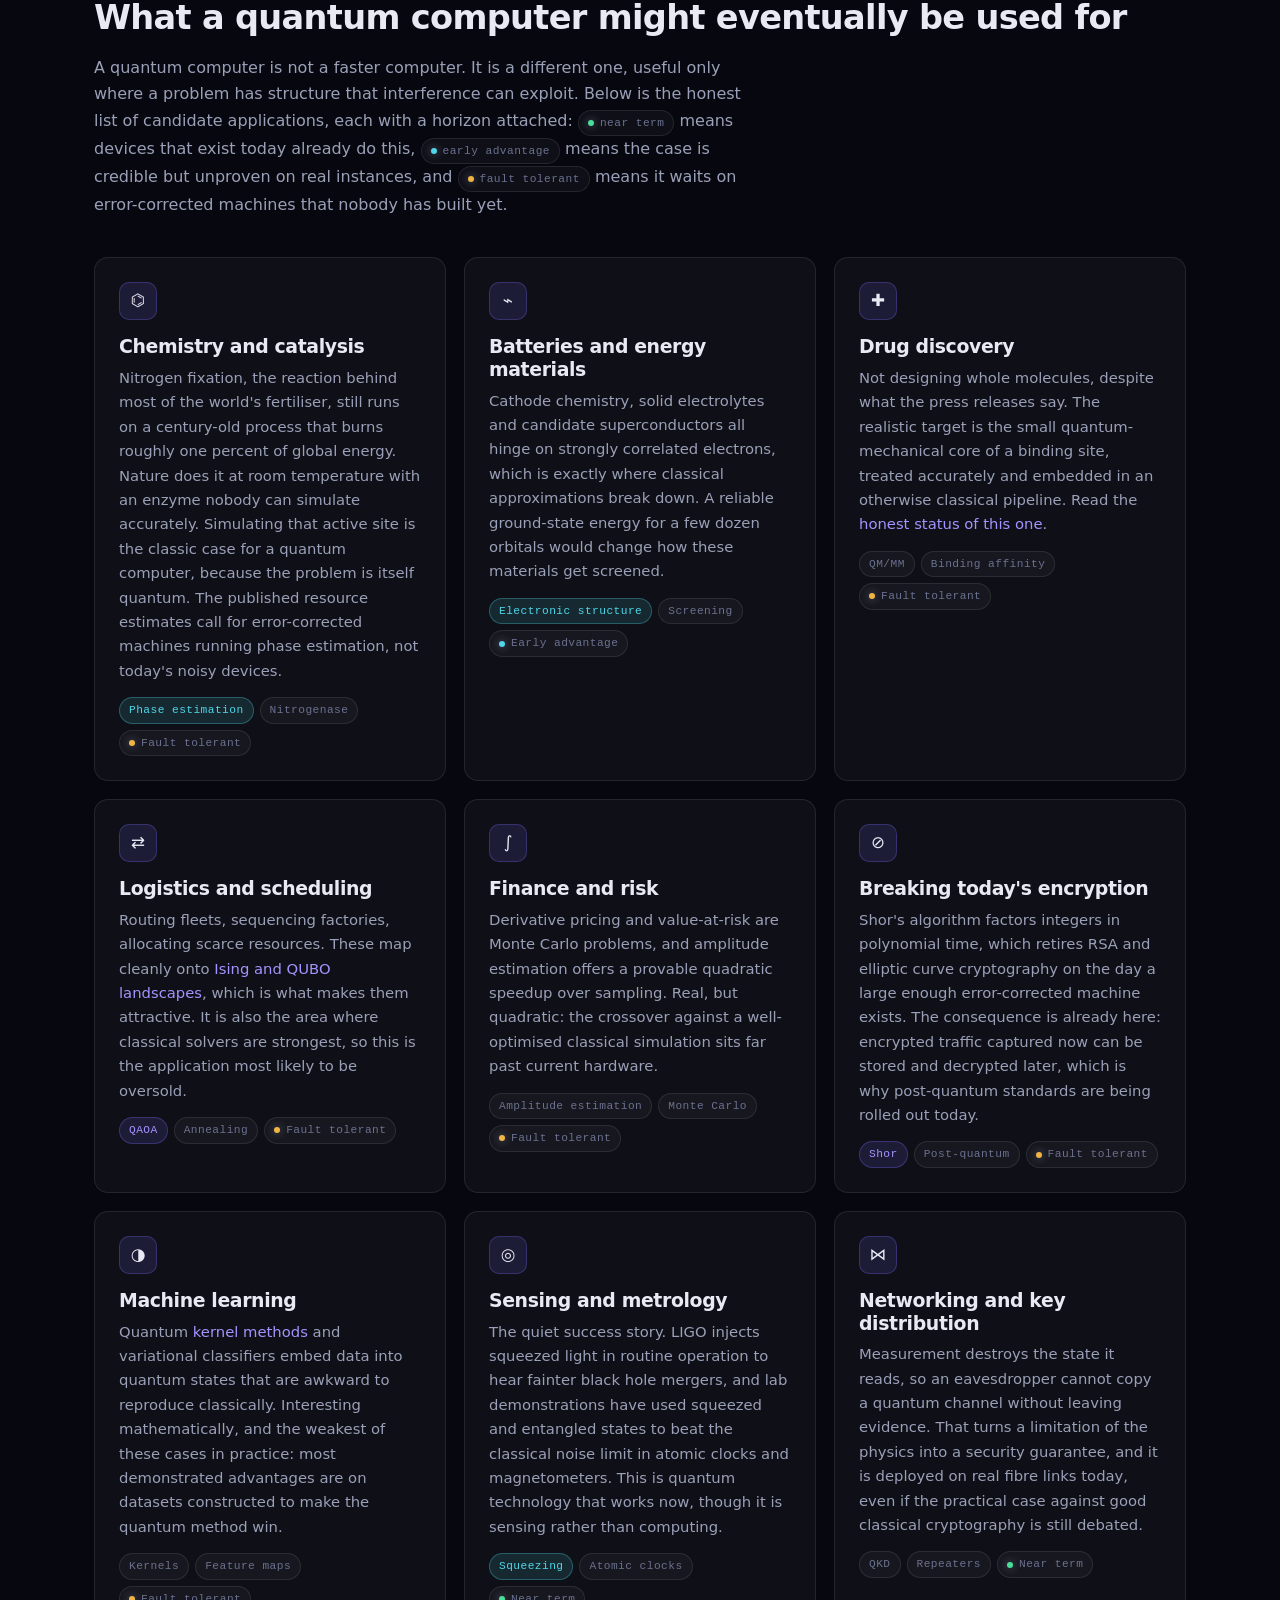
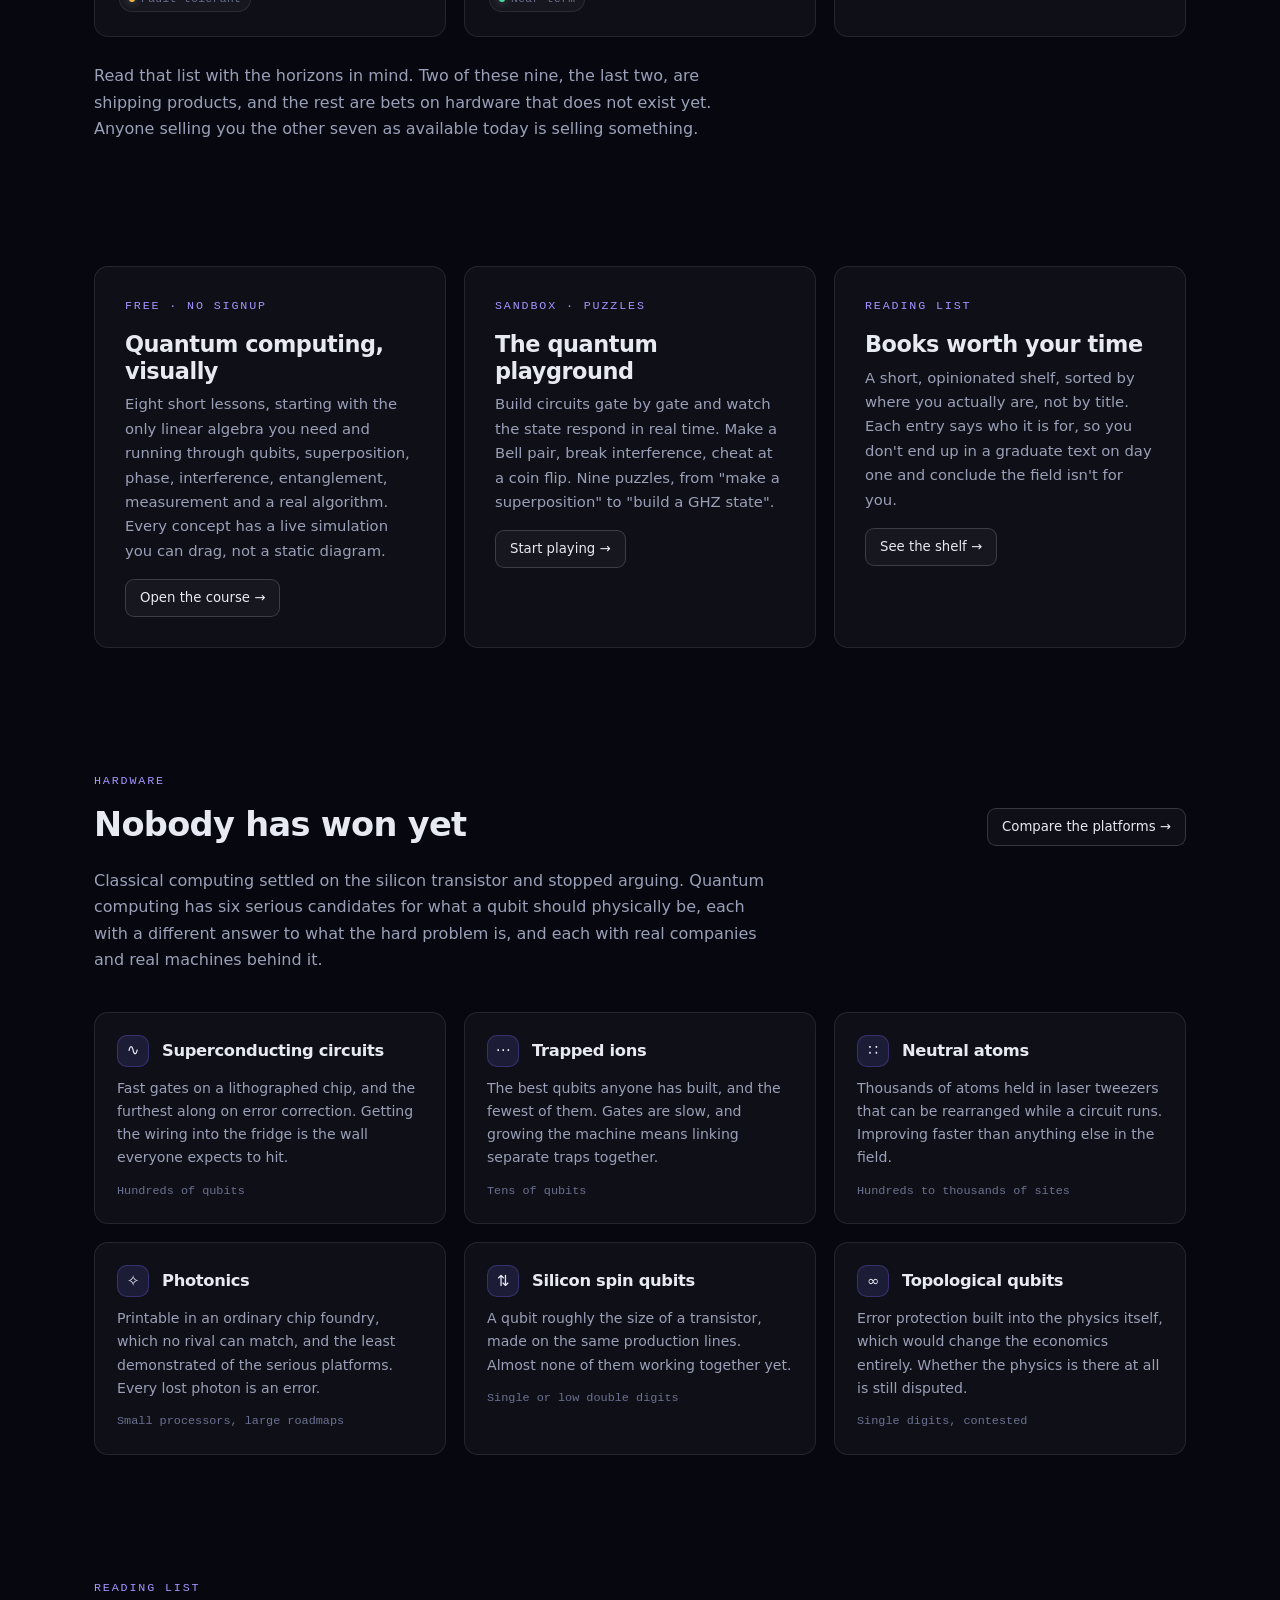
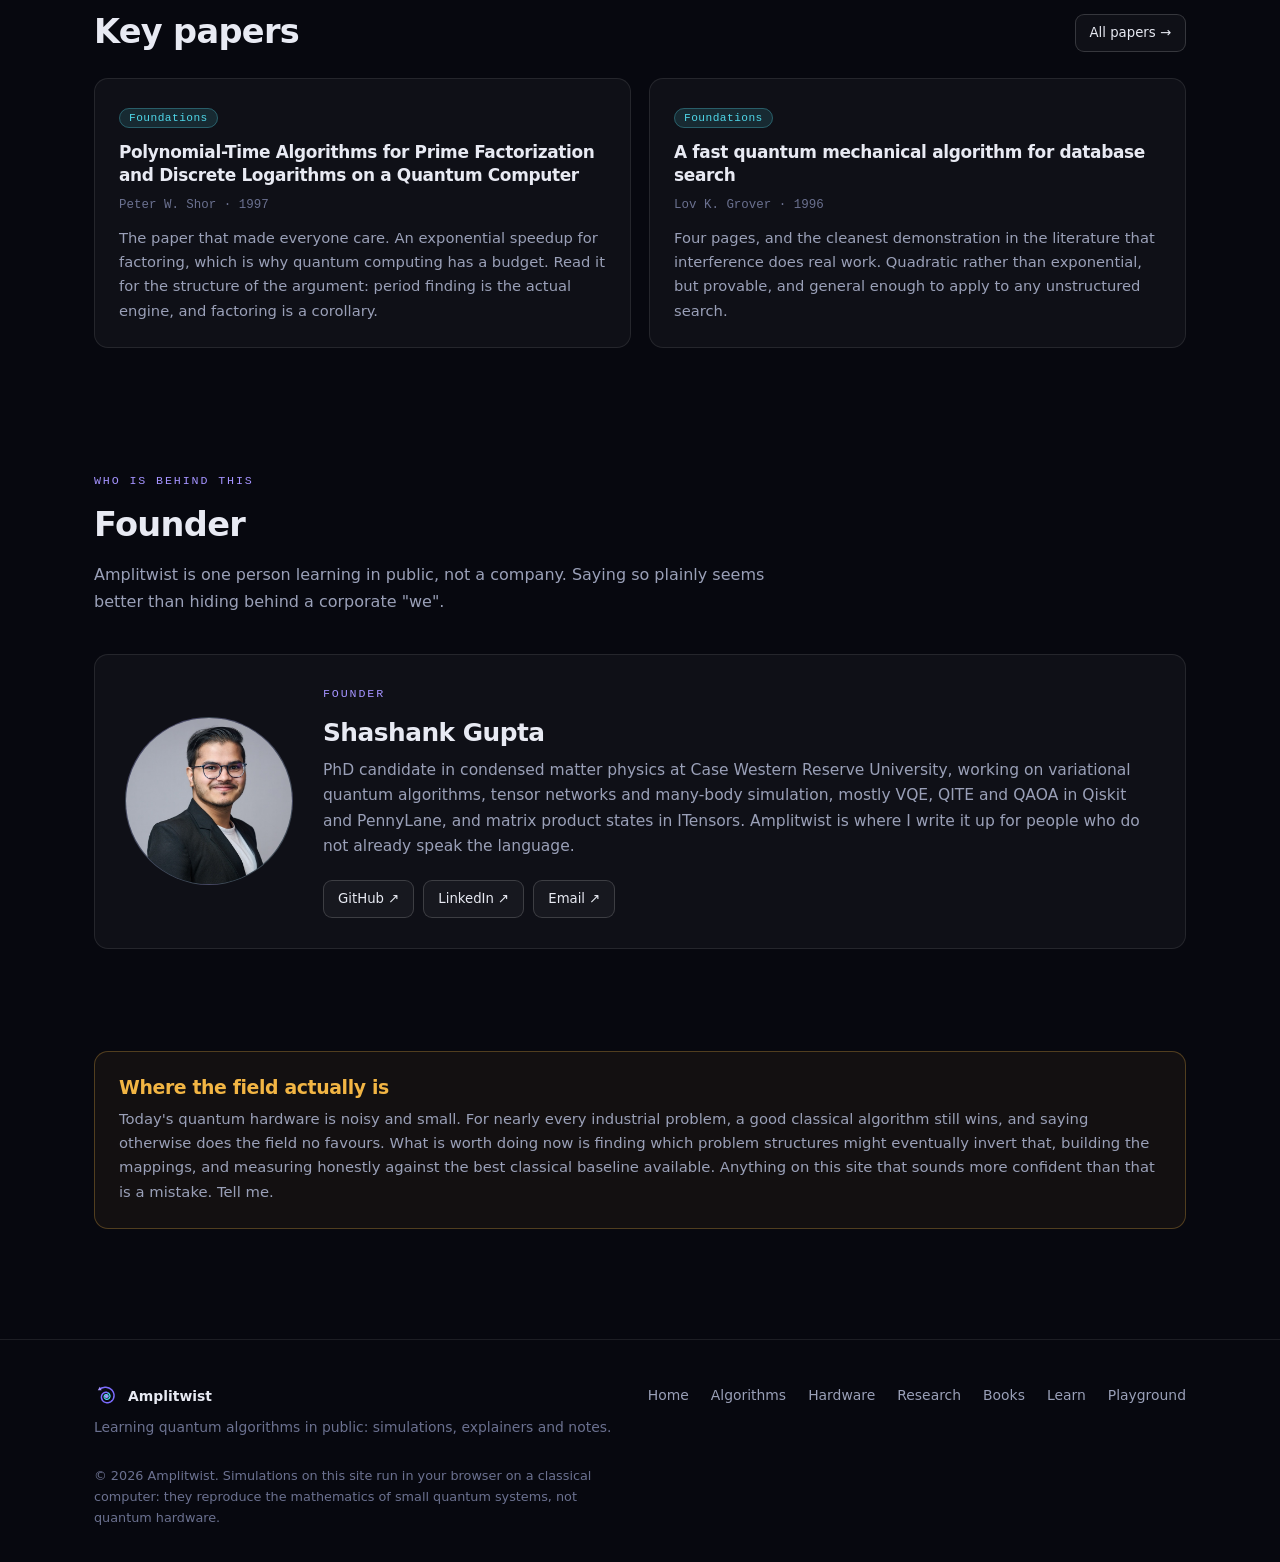
==== commit d4a415c0: "Fix accuracy issues on home, algorithms, research, books and playground pages" ====
--- a/index.html
+++ b/index.html
@@ -41,8 +41,9 @@
           <span class="eyebrow">Quantum algorithms · Learning in public</span>
           <h1>Amplify. Twist. Repeat.</h1>
           <p class="lede">
-            That is all a quantum gate does. A complex amplitude has a size and an angle, and every
-            gate stretches one and rotates the other, which is where this site gets its name. Chain
+            Roughly, that is what a quantum gate does. Each complex amplitude has a size and an angle.
+            A gate mixes the amplitudes together, so each one comes out rescaled and rotated, which
+            is where this site gets its name. Chain
             enough of them and the wrong answers cancel while the right one survives. Here is where
             I work through how, with interactive simulations you can push around, plain-language
             explanations, and honest notes on where quantum computing might eventually matter
@@ -137,8 +138,10 @@
             century-old process that burns roughly one percent of global energy. Nature does it at
             room temperature with an enzyme nobody can simulate accurately. Simulating that active
             site is the classic case for a quantum computer, because the problem is itself quantum.
-          </p>
-          <div class="tags"><span class="tag tag-cyan">VQE</span><span class="tag">Nitrogenase</span><span class="tag tag-status tag-early">Early advantage</span></div>
+            The published resource estimates call for error-corrected machines running phase
+            estimation, not today's noisy devices.
+          </p>
+          <div class="tags"><span class="tag tag-cyan">Phase estimation</span><span class="tag">Nitrogenase</span><span class="tag tag-status">Fault tolerant</span></div>
         </div>
 
         <div class="card">
@@ -216,10 +219,10 @@
           <div class="card-icon">◎</div>
           <h3>Sensing and metrology</h3>
           <p>
-            The quiet success story. Entangled and squeezed states already beat the classical noise
-            limit in atomic clocks, magnetometers and gravimeters, and LIGO uses squeezed light to
-            hear fainter black hole mergers. This is quantum technology that works now, though it
-            is sensing rather than computing.
+            The quiet success story. LIGO injects squeezed light in routine operation to hear
+            fainter black hole mergers, and lab demonstrations have used squeezed and entangled
+            states to beat the classical noise limit in atomic clocks and magnetometers. This is
+            quantum technology that works now, though it is sensing rather than computing.
           </p>
           <div class="tags"><span class="tag tag-cyan">Squeezing</span><span class="tag">Atomic clocks</span><span class="tag tag-status tag-near">Near term</span></div>
         </div>
@@ -239,8 +242,9 @@
       </div>
 
       <p class="section-sub" style="margin-top:26px;margin-bottom:0">
-        Read that list with the horizons in mind. Two of these nine are shipping products, and the
-        rest are bets on hardware that does not exist yet. Anyone selling you the middle seven as
+        Read that list with the horizons in mind. Two of these nine, the last two, are shipping
+        products, and the rest are bets on hardware that does not exist yet. Anyone selling you the
+        other seven as
         available today is selling something.
       </p>
     </div>
